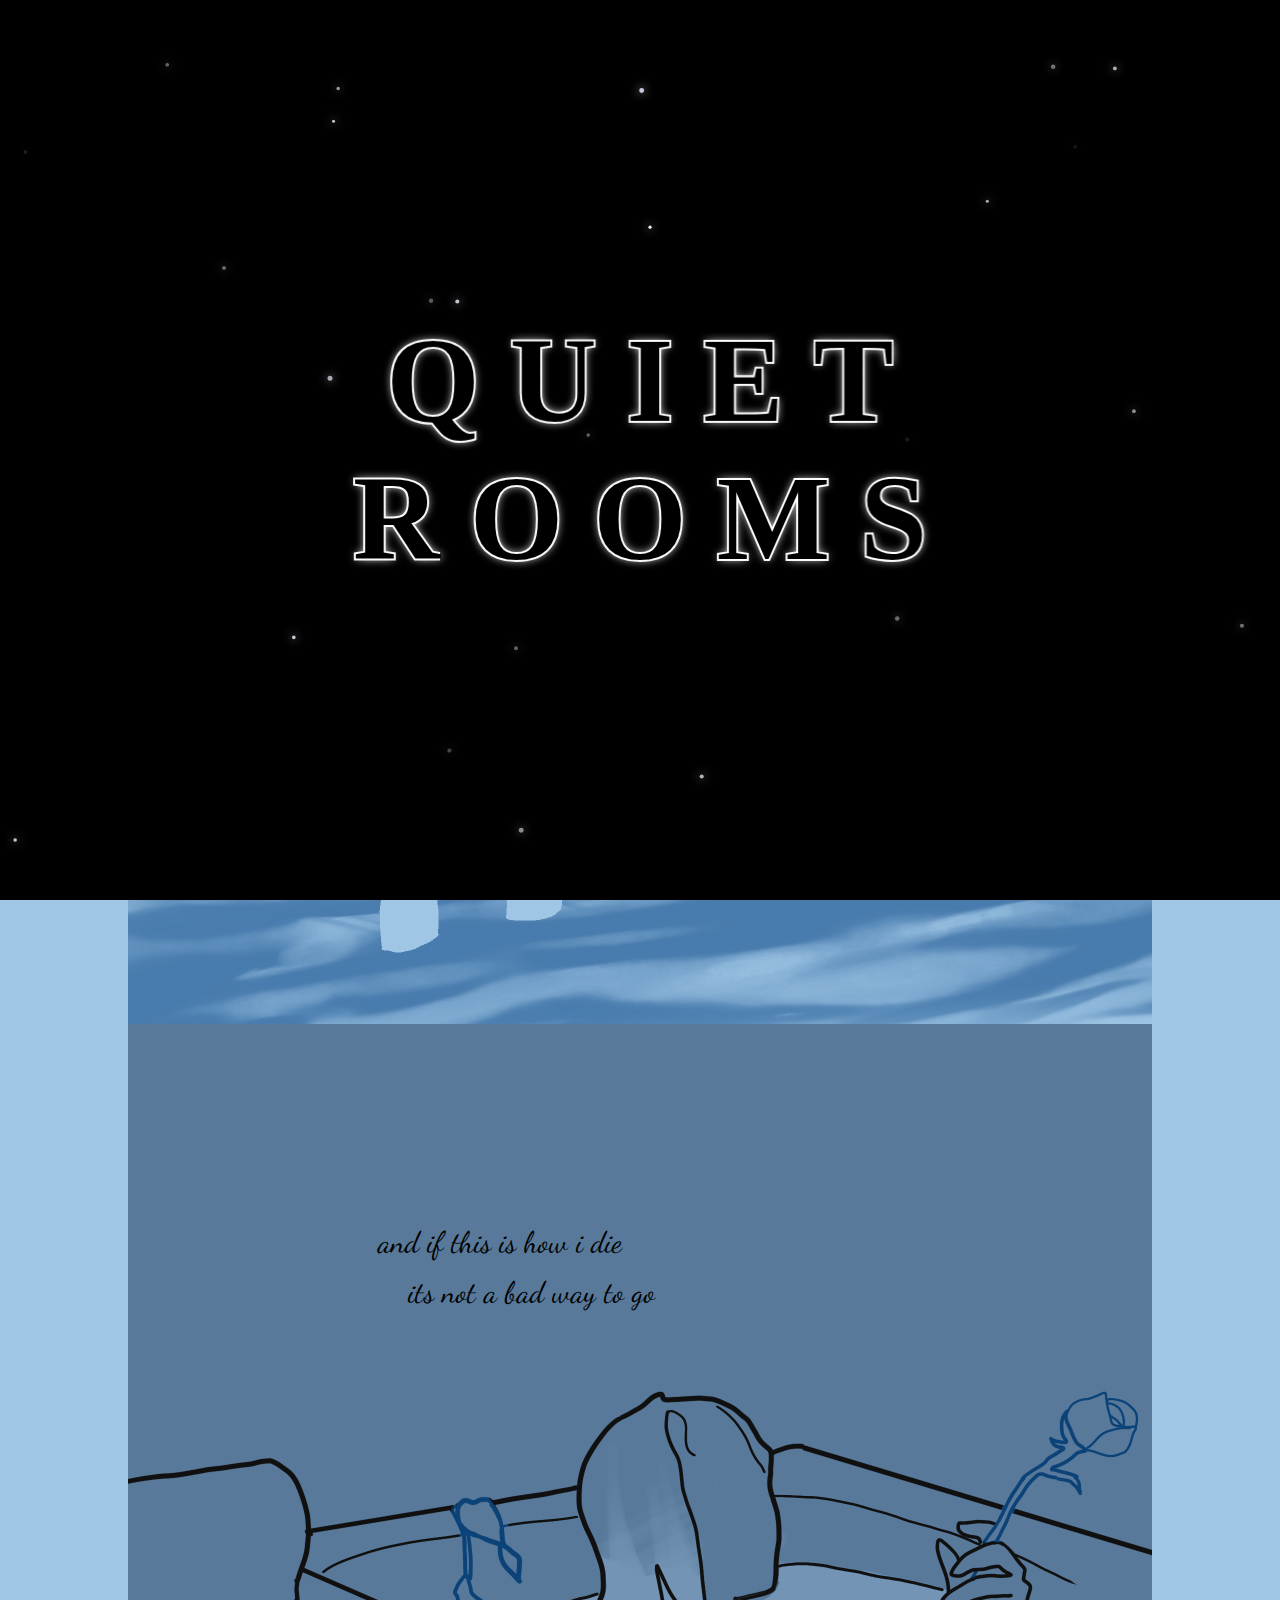
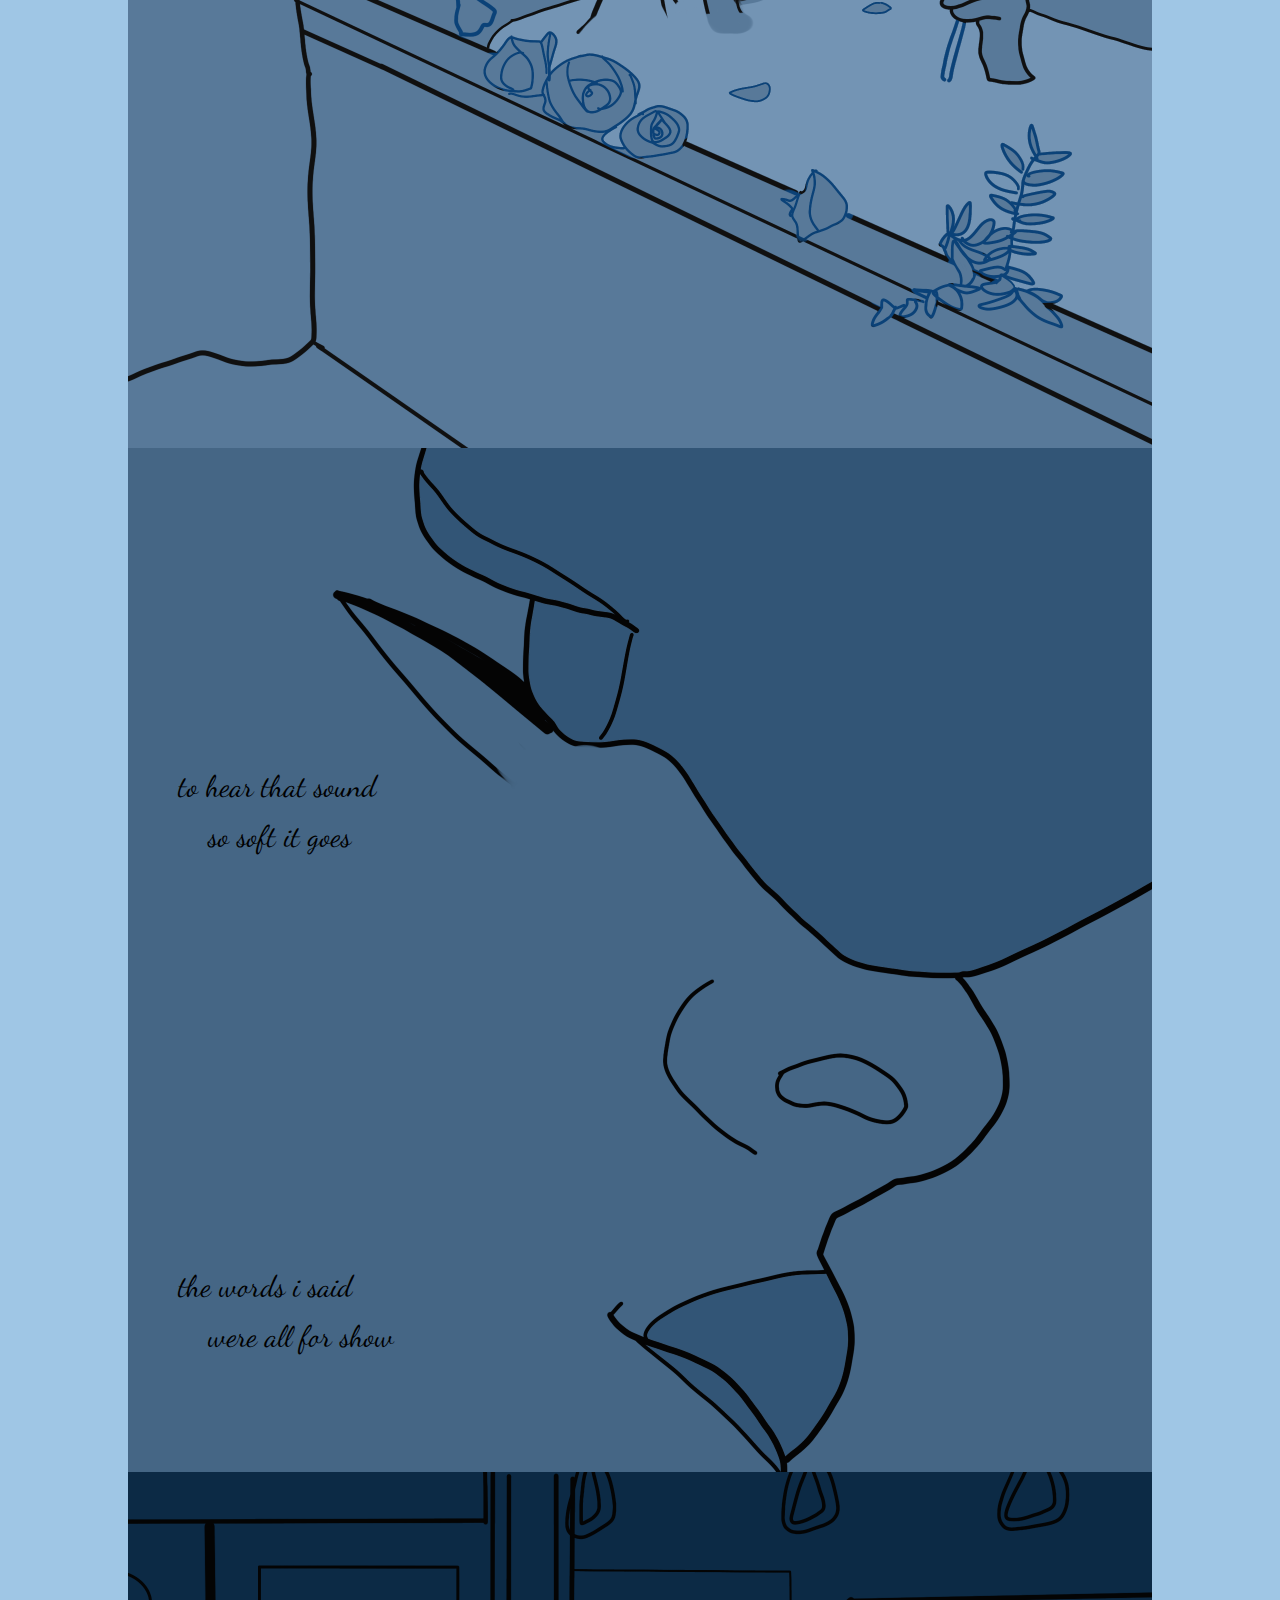
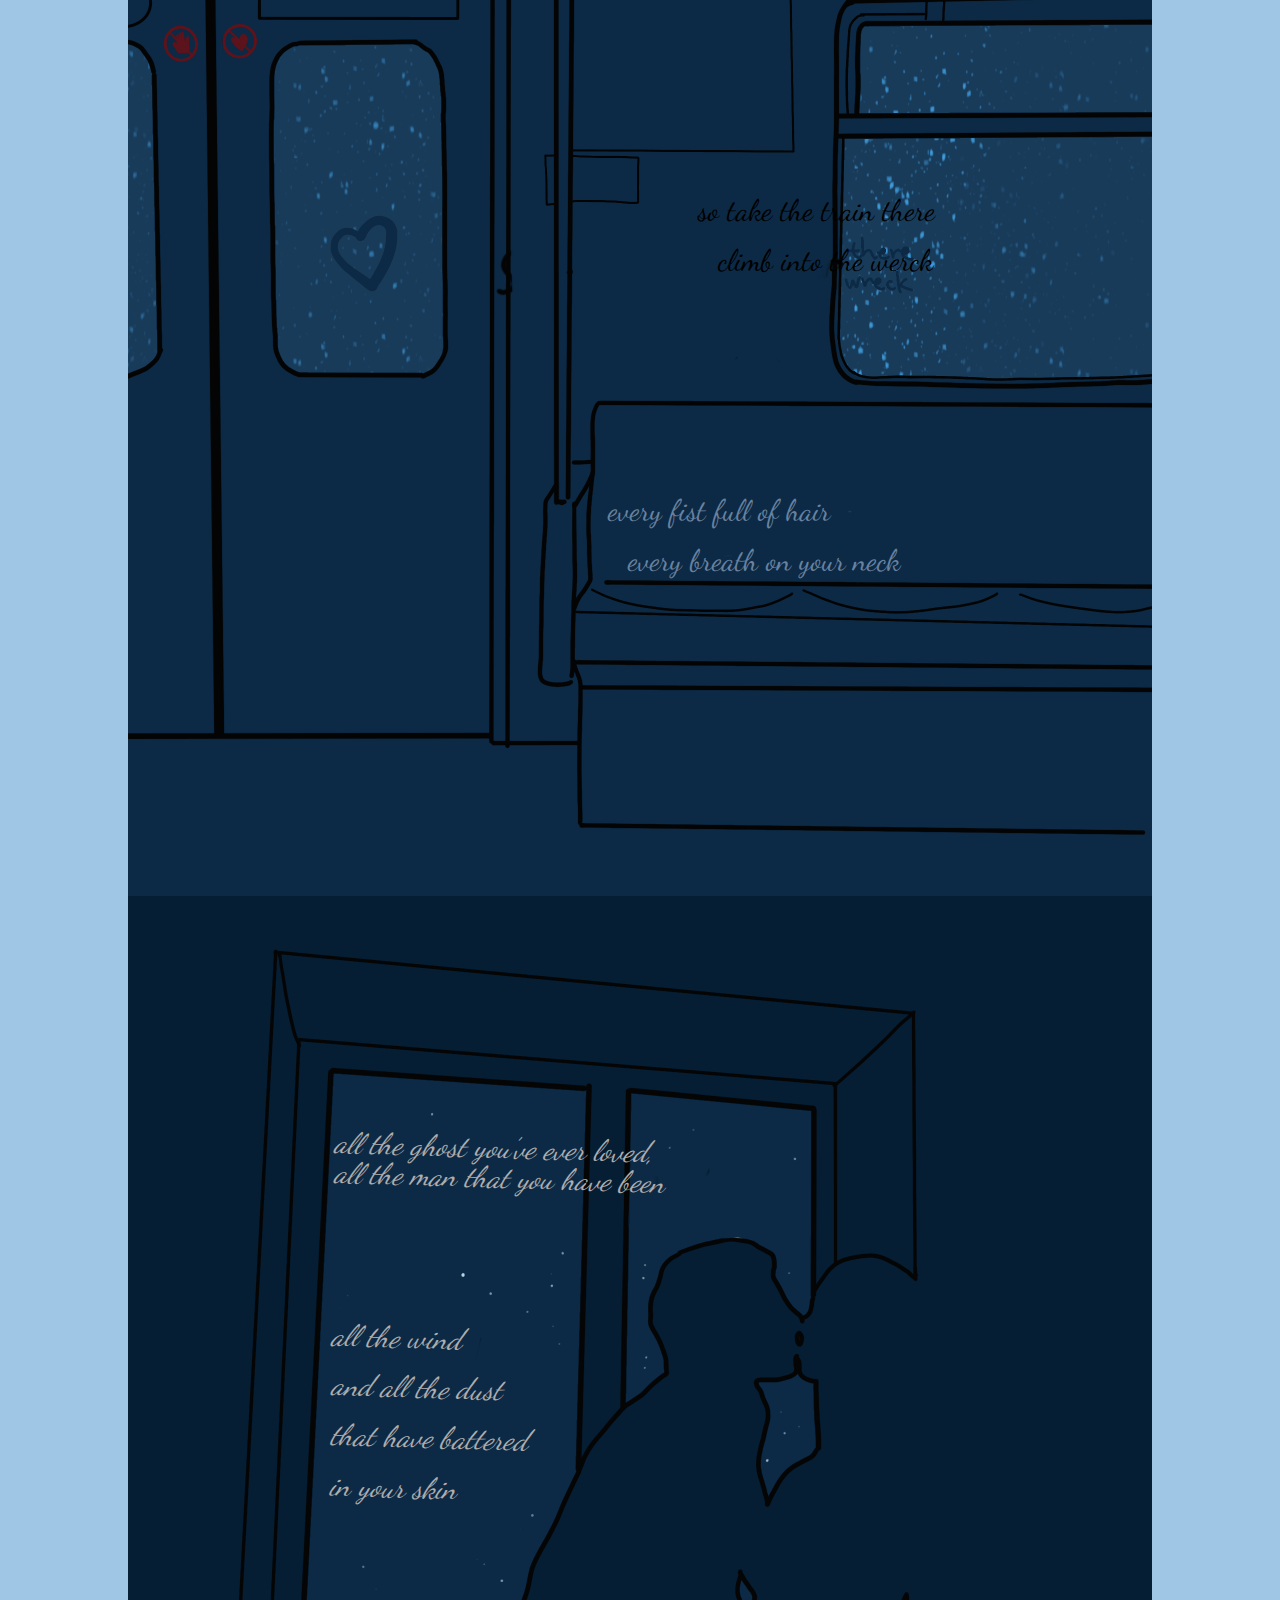
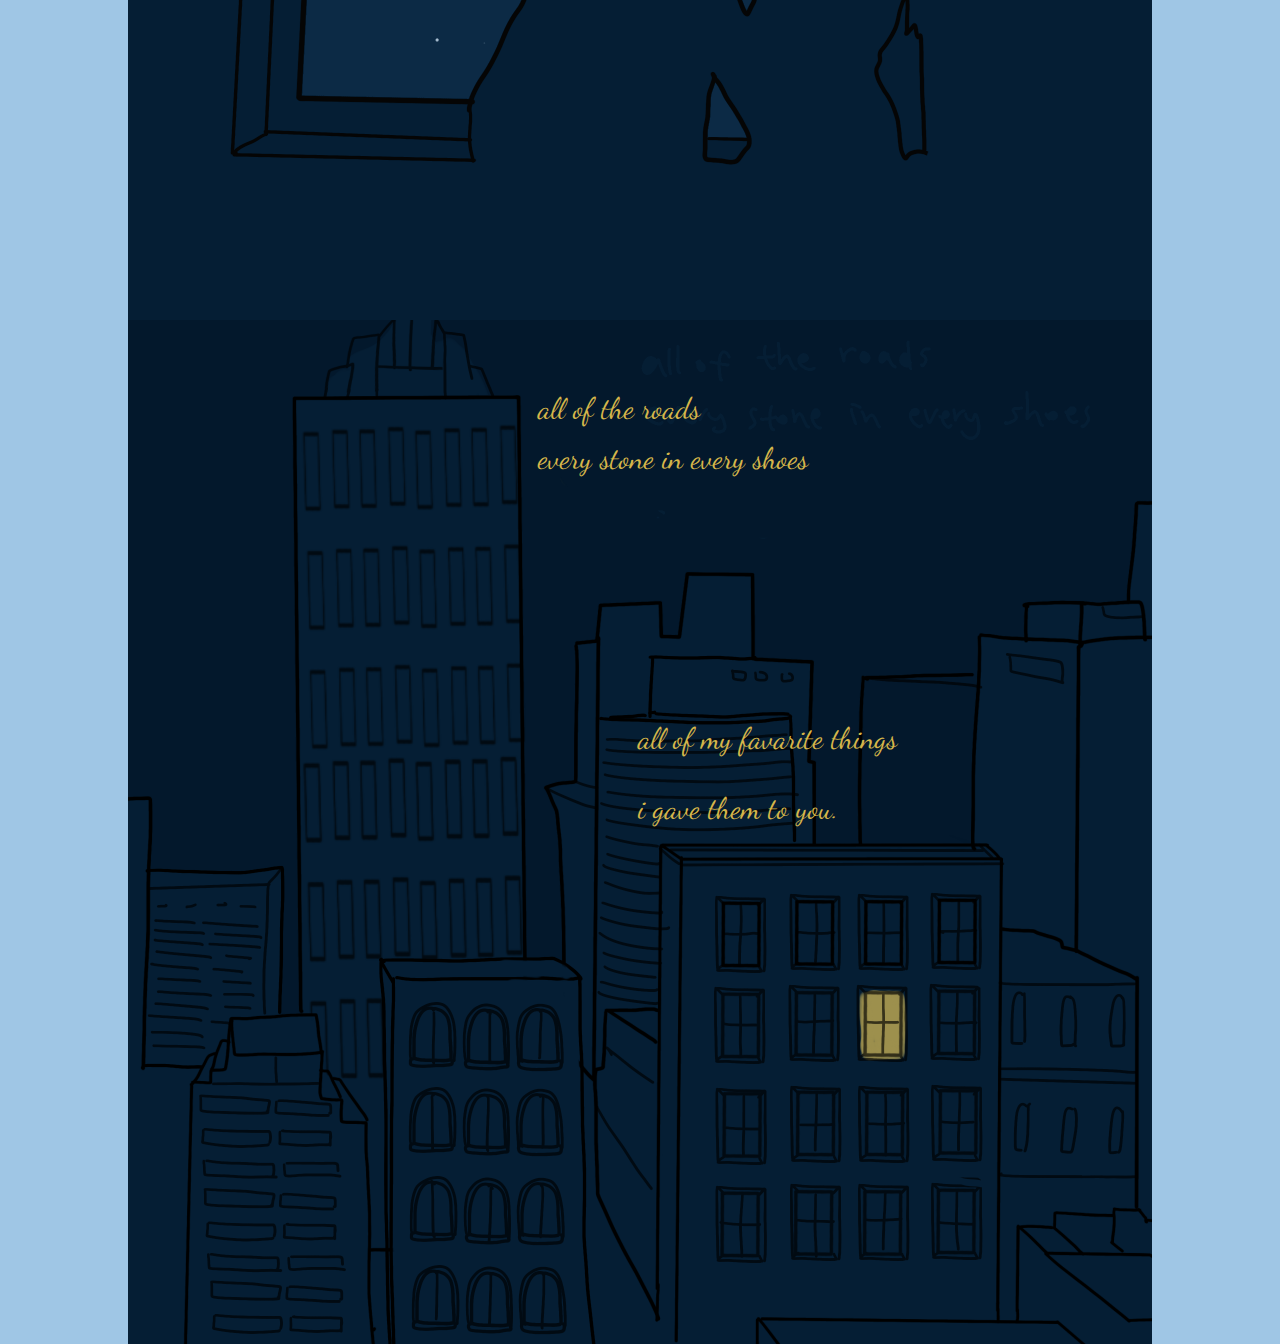
==== final/poem website/index.html @ 6fcc8238 "refactor" ====
<!DOCTYPE html>
<html lang="en">

<head>
    <meta charset="utf-8">
    <title>Quiet Rooms</title>
    <link href="https://fonts.googleapis.com/css?family=Dancing+Script&display=swap" rel="stylesheet">    
    <link rel="stylesheet" href="css/styles.css">
    <link rel="stylesheet" type="text/css" href="css/animate.min.css"/>

    <script src="js/wow.js" type="text/javascript" charset="utf-8"></script>

    <script type="text/javascript">
   	
        var test = function(){
                    document.getElementById('hello').remove();
                    
                    new WOW().init();
            }
            setTimeout ('test()',10000);
       </script>
    
</head>

<body>
	<iframe src="hello.html" id="hello" width="100%" height="100%" class="frame"></iframe>
   <div id="mainWrapper">
         <div class="level1">
                <div class="wow zoomIn" data-wow-duration="2s" data-wow-delay=".5s" style="position:absolute;z-index:1;top:100;left:20;">
                        <img src='images/Untitled_Artwork-1.png' class="img-xyz" >
                </div>
                <div class="wow fadeInDown" data-wow-duration="2s" data-wow-delay=".5s" style="position:absolute;z-index:2;top:100;left:20;">
                        <img src='images/Untitled_Artwork-2.png' class="img-xyz">
                </div>
                <div class="level1-font1 wow fadeInLeft" data-wow-duration="2s" data-wow-delay=".5s">
                        Walk on by 
                </div>
                <div class="level1-font2 wow fadeInRight" data-wow-duration="2s" data-wow-delay=".5s">
                        singing all the songs you knew
                </div>
         </div>
         <div  class="level2">
                <div class="wow zoomIn" data-wow-duration="2s" data-wow-delay=".5s" style="position:absolute;z-index:1;top:1024;left:20;">
                        <img src='images/Untitled_Artwork-3.png' class="img-xyz " >
                </div>
                <div class="wow fadeInUp" data-wow-duration="2s" data-wow-delay=".5s" style="position:absolute;z-index:2;top:1024;left:20;">
                        <img src='images/Untitled_Artwork-4.png' class="img-xyz">
                </div>
                <div data-wow-duration="2s" data-wow-delay=".5s" class="level2-font1 wow fadeInLeft">
                        and if this is how i die
                </div>
                <div data-wow-duration="2s" data-wow-delay=".5s" class="level2-font2 wow fadeInRight">
                        its not a bad way to go
                </div>
         </div>

         <div class="level3">
                <div class="wow zoomIn" data-wow-duration="2s" data-wow-delay=".5s" style="position:absolute;z-index:1;top:1024;left:20;">
                        <img src='images/Untitled_Artwork-5.png' class="img-xyz" >
                </div>
                <div class="wow fadeInDown" data-wow-duration="2s" data-wow-delay=".5s" style="position:absolute;z-index:2;top:1024;left:20;">
                        <img src='images/Untitled_Artwork-6.png' class="img-xyz">
                </div>
                <div class="level3-font1  wow fadeInLeft" data-wow-duration="2s" data-wow-delay=".5s">
                        to hear that sound
                </div>
                <div class="level3-font2 wow fadeInRight" data-wow-duration="2s" data-wow-delay=".5s">
                        so soft it goes
                </div>

                <div class="level3-font3 wow fadeInLeft" data-wow-duration="2s" data-wow-delay=".5s">
                        the words i said
                </div>


                <div class="level3-font4 wow fadeInRight" data-wow-duration="2s" data-wow-delay=".5s">
                        were all for show
                </div>
         </div>
         <!--4-->
         <div class="level4">
                <div class="wow zoomIn" data-wow-duration="2s" data-wow-delay=".5s" style="position:absolute;z-index:1;top:1024;left:20;">
                        <img src='images/Untitled_Artwork-7.png' class="img-xyz" >
                </div>
                <div class="wow bounceInLeft" data-wow-duration="2s" data-wow-delay=".5s" style="position:absolute;z-index:2;top:1024;left:20;">
                        <img src='images/Untitled_Artwork-8.png' class="img-xyz">
                </div>
                <div class="level4-font1 wow fadeInLeft" data-wow-duration="2s" data-wow-delay=".5s">
                        so take the         train there
                </div>
                <div class="level4-font2 wow fadeInRight" data-wow-duration="2s" data-wow-delay=".5s">
                        climb into            the werck
                </div>

                <div class="level4-font3 wow fadeInLeft" data-wow-duration="2s" data-wow-delay=".5s">
                        every fist full of hair
                </div>


                <div class="level4-font4 wow fadeInRight" data-wow-duration="2s" data-wow-delay=".5s">
                        every breath on your neck
                </div>
         </div>
           <!--5-->
           <div class="level5">
                <div class="wow zoomIn" data-wow-duration="2s" data-wow-delay=".5s" style="position:absolute;z-index:1;top:1024;left:20;">
                        <img src='images/Untitled_Artwork-9.png' class="img-xyz" >
                </div>
                <div  class="wow zoomIn" data-wow-duration="2s" data-wow-delay=".5s" style="position:absolute;z-index:2;top:1024;left:20;">
                        <img src='images/Untitled_Artwork-10.png' class="img-xyz">
                </div>
                <div class="level5-font1 wow fadeInLeft" data-wow-duration="2s" data-wow-delay=".5s">
                        all the ghost you’ve ever              loved,
                </div>
                <div class="level5-font2 wow fadeInRight" data-wow-duration="2s" data-wow-delay=".5s">
                        all the man that you have             been
                </div>

                <div class="level5-font3 wow fadeInLeft" data-wow-duration="2s" data-wow-delay=".5s">
                        all the wind
                </div>


                <div class="level5-font4 wow fadeInRight" data-wow-duration="2s" data-wow-delay=".5s">
                        and all the dust
                </div>

                <div class="level5-font5 wow fadeInLeft" data-wow-duration="2s" data-wow-delay=".5s">
                        that have battered 
                </div>

                <div class="level5-font6 wow fadeInRight" data-wow-duration="2s" data-wow-delay=".5s">
                        in your skin
                </div>
         </div>

           <!--6-->
           <div class="level6">
                <div class="wow zoomIn" data-wow-duration="2s" data-wow-delay=".5s" style="position:absolute;z-index:1;top:1024;left:20;">
                        <img src='images/Untitled_Artwork-11.png' class="img-xyz" >
                </div>
                <div class="wow zoomIn" data-wow-duration="2s" data-wow-delay=".5s" style="position:absolute;z-index:2;top:1024;left:20;">
                        <img src='images/Untitled_Artwork-12.png' class="img-xyz">
                </div>
                <div class="level6-font1 wow fadeInLeft" data-wow-duration="2s" data-wow-delay=".5s">
                        all of the roads
                </div>
                <div class="level6-font2 wow fadeInRight" data-wow-duration="2s" data-wow-delay=".5s">
                        every stone in every shoes
                </div>

                <div class="level6-font3 wow fadeInLeft" data-wow-duration="2s" data-wow-delay=".5s">
                        all of my favarite things
                </div>


                <div class="level6-font4 wow fadeInRight" data-wow-duration="2s" data-wow-delay=".5s">
                        i gave them to you.
                </div>
         </div>
   </div>
   <!-- <script src="wow.js" type="text/javascript" charset="utf-8"></script> -->
   <!-- <script type="text/javascript">
   	
    var test = function(){
		document.getElementById('hello').remove();
		
		new WOW().init();
	}
	setTimeout ('test()',3000);
   </script> -->
</body>
</html>
---- final/poem website/css/styles.css ----
*{
    margin: 0;
    padding: 0;
}
body{
    background-color: #9fc6e5;
}
#mainWrapper{
    width: 1024px;
    margin: 0 auto;
}

.frame{
	border: none;
	position: fixed;
	left: 0;
	top: 0;
	height: 100vh;
	z-index: 999;
}
.img-xyz {
    display: block;
    height: auto;
    max-width: 1024px;
    width: 100%;
}
.level1{
    height: 1024px;
}

.level1 .level1-font1{
    position:absolute;
    z-index:3;
    top:500;
    left:20;
    padding-top: 400px;
    padding-left: 450px;
    font-family: 'Dancing Script', cursive;
    font-size: 30px;
}

.level1 .level1-font2{
    position:absolute;
    z-index:3;
    top:500;
    left:20;
    padding-top: 800px;
    padding-left: 450px;
    font-family: 'Dancing Script', cursive;
    font-size: 30px;
}

.level2{
    height: 1024px;
}

.level2 .level2-font1{
    position:absolute;
    z-index:3;
    top:500;
    left:20;
    padding-top: 200px;
    padding-left: 250px;
    font-family: 'Dancing Script', cursive;
    font-size: 30px;
}

.level2 .level2-font2{
    position:absolute;
    z-index:3;
    top:500;
    left:20;
    padding-top: 250px;
    padding-left: 280px;
    font-family: 'Dancing Script', cursive;
    font-size: 30px;
}


.level3{
    height: 1024px;
}

.level3 .level3-font1{
    position:absolute;
    z-index:3;
    top:500;
    left:20;
    padding-top: 320px;
    padding-left:50px;
    font-family: 'Dancing Script', cursive;
    font-size: 30px;
}

.level3 .level3-font2{
    position:absolute;
    z-index:3;
    top:500;
    left:20;
    padding-top: 370px;
    padding-left: 80px;
    font-family: 'Dancing Script', cursive;
    font-size: 30px;
}

.level3 .level3-font3{
    position:absolute;
    z-index:3;
    top:500;
    left:20;
    padding-top: 820px;
    padding-left:50px;
    font-family: 'Dancing Script', cursive;
    font-size: 30px;
}

.level3 .level3-font4{
    position:absolute;
    z-index:3;
    top:500;
    left:20;
    padding-top: 870px;
    padding-left: 80px;
    font-family: 'Dancing Script', cursive;
    font-size: 30px;
}


.level4{
    height: 1024px;
}

.level4 .level4-font1{
    position:absolute;
    z-index:3;
    top:500;
    left:20;
    padding-top: 320px;
    padding-left:570px;
    font-family: 'Dancing Script', cursive;
    font-size: 30px;
}

.level4 .level4-font2{
    position:absolute;
    z-index:3;
    top:500;
    left:20;
    padding-top: 370px;
    padding-left: 590px;
    font-family: 'Dancing Script', cursive;
    font-size: 30px;
}

.level4 .level4-font3{
    position:absolute;
    z-index:3;
    top:500;
    left:20;
    padding-top: 620px;
    padding-left:480px;
    font-family: 'Dancing Script', cursive;
    font-size: 30px;
    color: #6982a0;
}

.level4 .level4-font4{
    position:absolute;
    z-index:3;
    top:500;
    left:20;
    padding-top: 670px;
    padding-left:500px;
    font-family: 'Dancing Script', cursive;
    font-size: 30px;
    color: #6982a0;
}

.level5{
    height: 1024px;
}

.level5 .level5-font1{
    position:absolute;
    z-index:3;
    top:500;
    left:20;
    padding-top: 230px;
    padding-left:210px;
    font-family: 'Dancing Script', cursive;
    font-size: 30px;
    color: rgb(175, 173, 173);
    font-style:oblique;
    transform: rotate(1.7deg);
}

.level5 .level5-font2{
    position:absolute;
    z-index:3;
    top:500;
    left:20;
    padding-top: 260px;
    padding-left:210px;
    font-family: 'Dancing Script', cursive;
    font-size: 30px;
    color: rgb(175, 173, 173);
    font-style:oblique;
    transform: rotate(1.7deg);
}

.level5 .level5-font3{
    position:absolute;
    z-index:3;
    top:500;
    left:20;
    padding-top:420px;
    padding-left:210px;
    font-family: 'Dancing Script', cursive;
    font-size: 30px;
    color: rgb(175, 173, 173);
    font-style:oblique;
    transform: rotate(1.7deg);
}

.level5 .level5-font4{
    position:absolute;
    z-index:3;
    top:500;
    left:20;
    padding-top: 470px;
    padding-left:210px;
    font-family: 'Dancing Script', cursive;
    font-size: 30px;
    color: rgb(175, 173, 173);
    font-style:oblique;
    transform: rotate(1.7deg);
}



.level5 .level5-font5{
    position:absolute;
    z-index:3;
    top:500;
    left:20;
    padding-top: 520px;
    padding-left:210px;
    font-family: 'Dancing Script', cursive;
    font-size: 30px;
    color: rgb(175, 173, 173);
    font-style:oblique;
    transform: rotate(1.7deg);
}



.level5 .level5-font6{
    position:absolute;
    z-index:3;
    top:500;
    left:20;
    padding-top: 570px;
    padding-left:210px;
    font-family: 'Dancing Script', cursive;
    font-size: 30px;
    color: rgb(175, 173, 173);
    font-style:oblique;
    transform: rotate(1.7deg);
}

.level6{
    height: 1024px;
}

.level6 .level6-font1{
    position:absolute;
    z-index:3;
    top:500;
    left:20;
    padding-top: 70px;
    padding-left:410px;
    font-family: 'Dancing Script', cursive;
    font-size: 30px;
    color:#d5b64a;
}

.level6 .level6-font2{
    position:absolute;
    z-index:3;
    top:500;
    left:20;
    padding-top: 120px;
    padding-left:410px;
    font-family: 'Dancing Script', cursive;
    font-size: 30px;
    color: #d5b64a;
}

.level6 .level6-font3{
    position:absolute;
    z-index:3;
    top:500;
    left:20;
    padding-top:400px;
    padding-left:510px;
    font-family: 'Dancing Script', cursive;
    font-size: 30px;
    color: #d5b64a;
}

.level6 .level6-font4{
    position:absolute;
    z-index:3;
    top:500;
    left:20;
    padding-top: 470px;
    padding-left:510px;
    font-family: 'Dancing Script', cursive;
    font-size: 30px;
    color: #d5b64a;
}
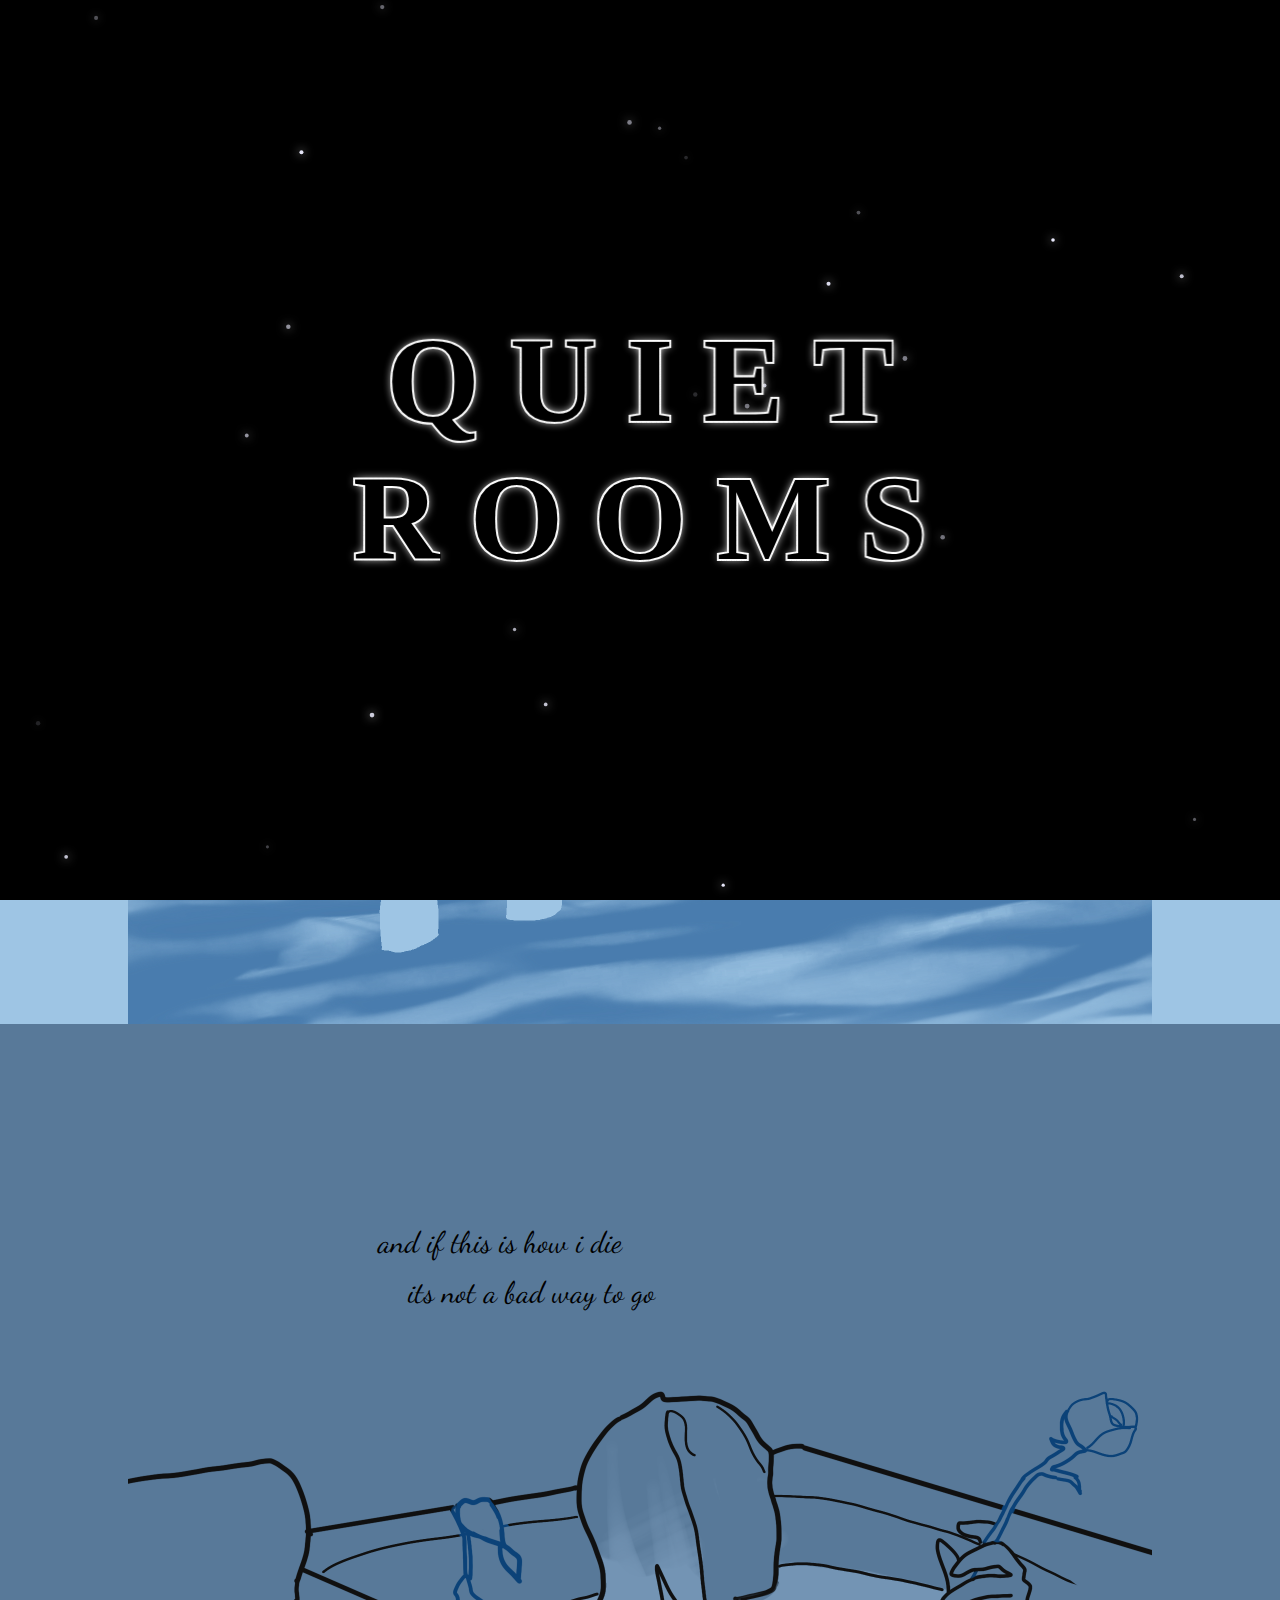
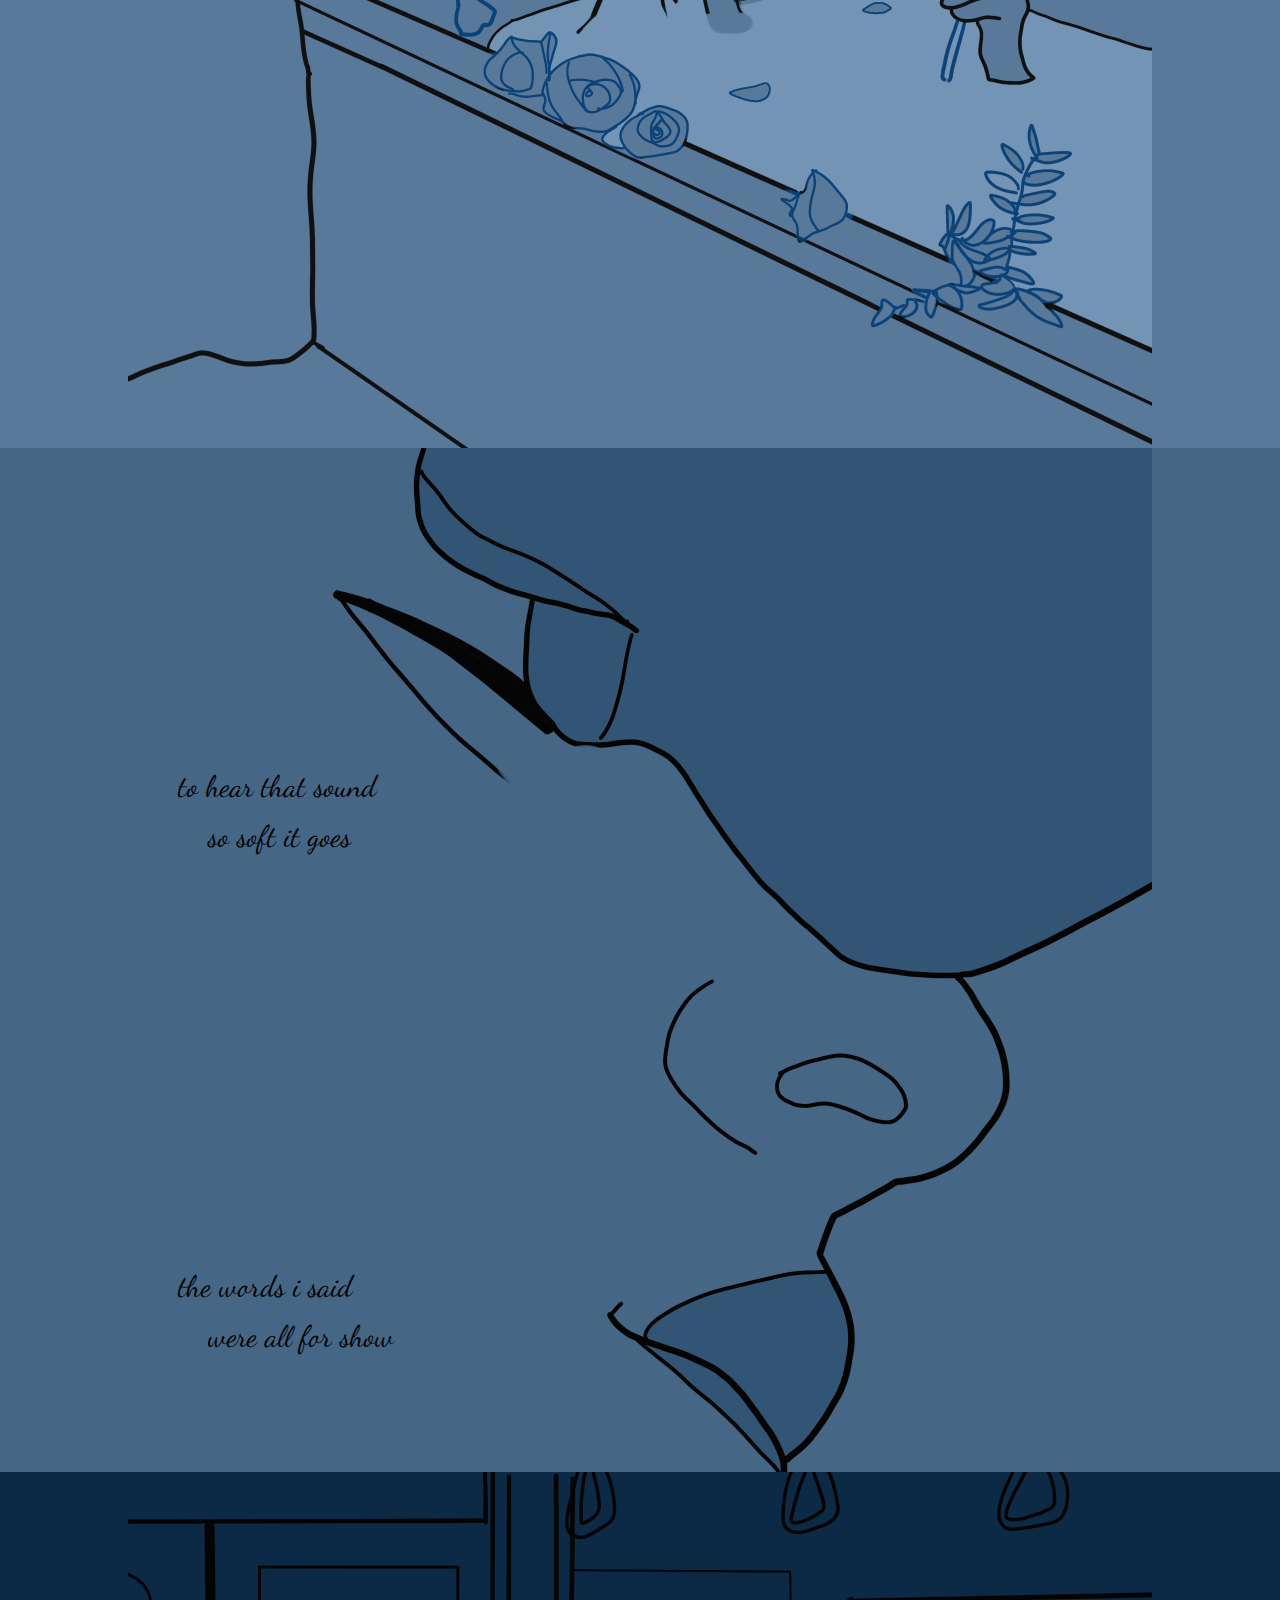
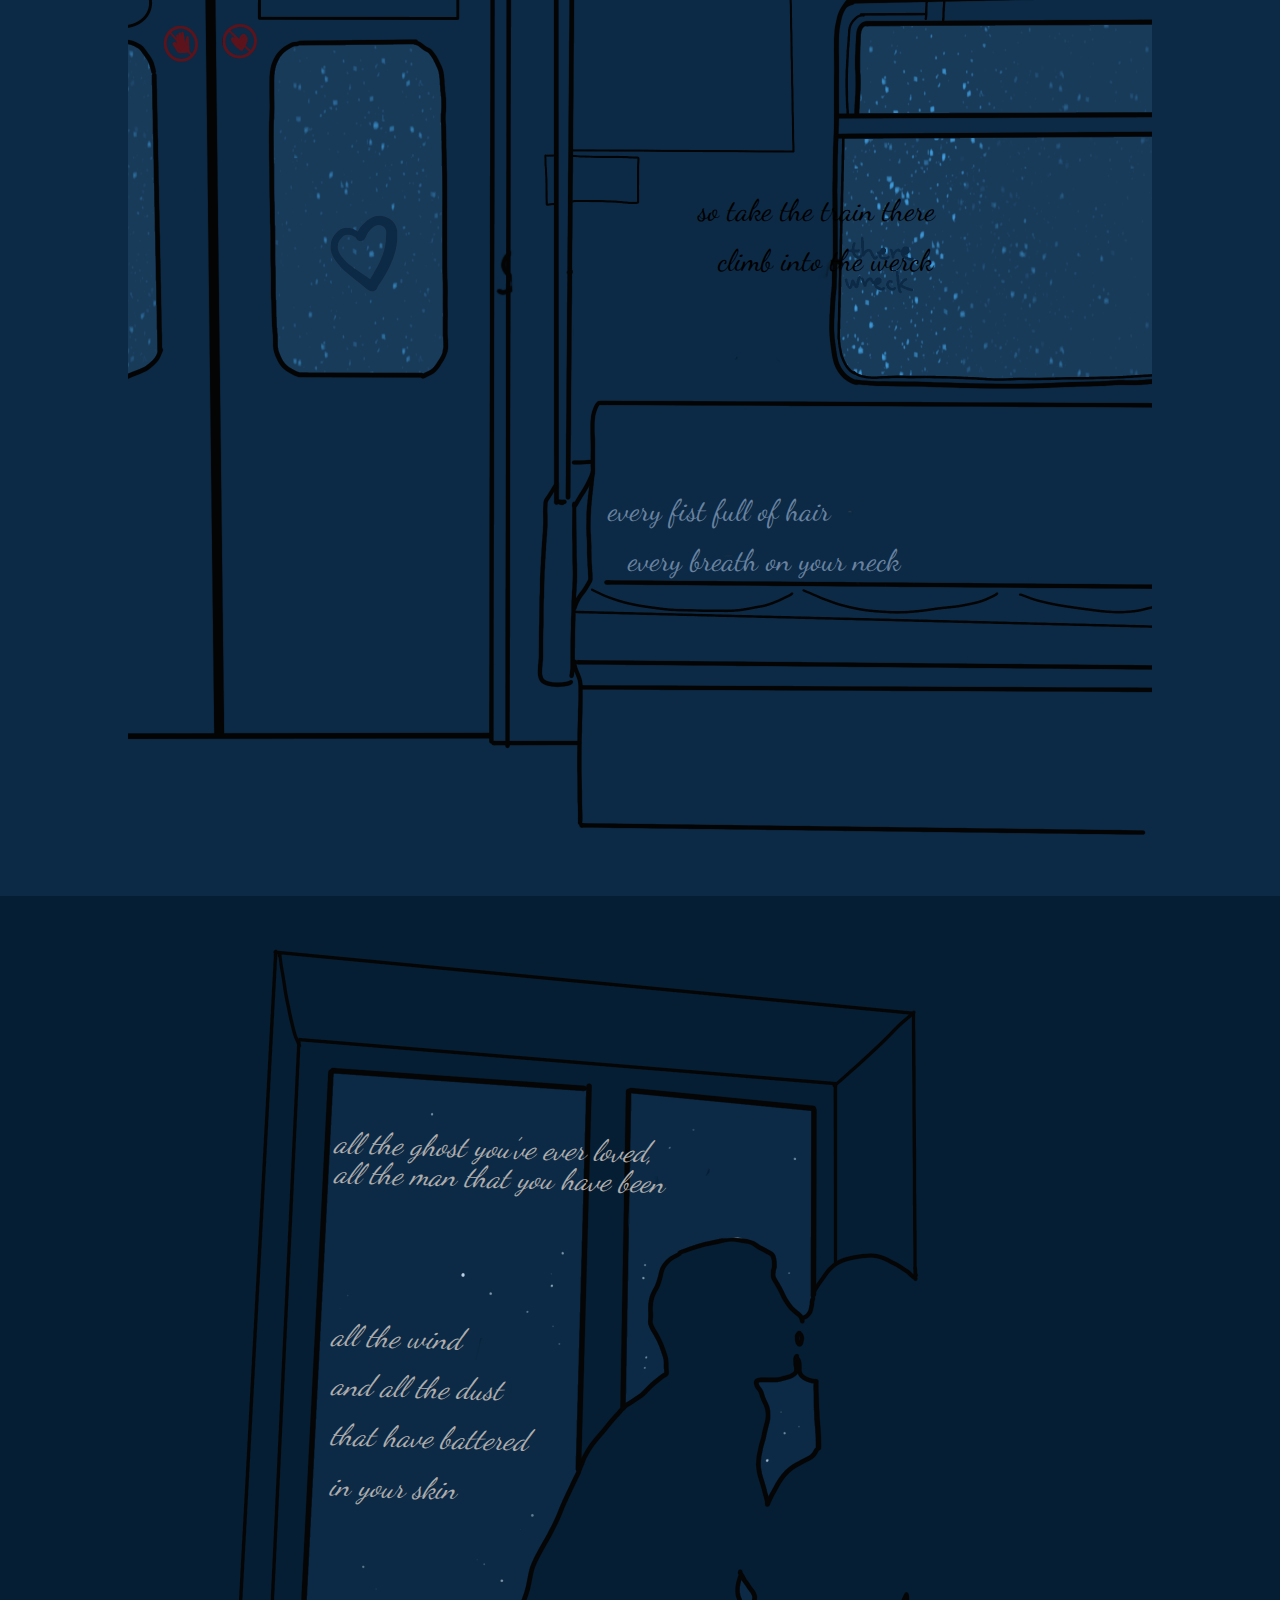
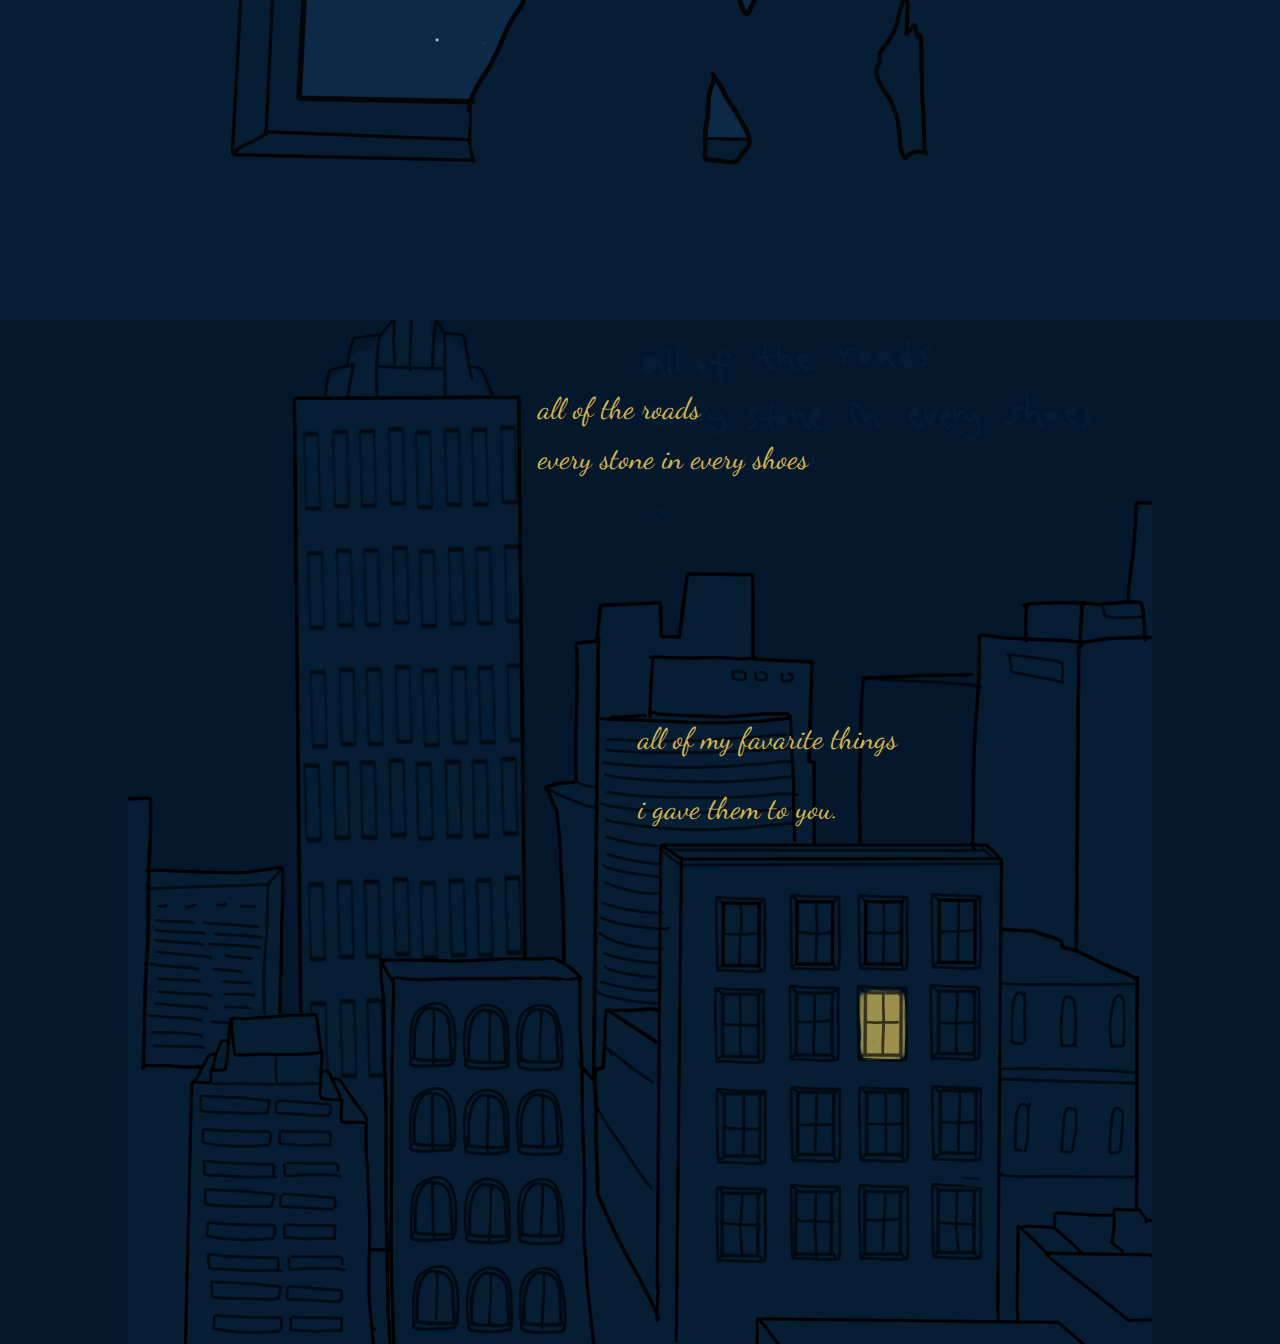
==== commit 4e1bf9e1: "change each level bg color" ====
--- a/final/poem website/index.html
+++ b/final/poem website/index.html
@@ -10,21 +10,22 @@
 
     <script src="js/wow.js" type="text/javascript" charset="utf-8"></script>
 
-    <script type="text/javascript">
-   	
+    <script type="text/javascript">  	
         var test = function(){
                     document.getElementById('hello').remove();
                     
                     new WOW().init();
             }
-            setTimeout ('test()',10000);
-       </script>
-    
+            setTimeout ('test()',9000);
+        </script>
+
 </head>
 
 <body>
-	<iframe src="hello.html" id="hello" width="100%" height="100%" class="frame"></iframe>
-   <div id="mainWrapper">
+        <iframe src="hello.html" id="hello" width="100%" height="100%" class="frame"></iframe>
+        
+        <!--1-->
+        <div class="level1bg">
          <div class="level1">
                 <div class="wow zoomIn" data-wow-duration="2s" data-wow-delay=".5s" style="position:absolute;z-index:1;top:100;left:20;">
                         <img src='images/Untitled_Artwork-1.png' class="img-xyz" >
@@ -39,6 +40,10 @@
                         singing all the songs you knew
                 </div>
          </div>
+        </div>
+
+        <!--2-->
+        <div class="level2bg">
          <div  class="level2">
                 <div class="wow zoomIn" data-wow-duration="2s" data-wow-delay=".5s" style="position:absolute;z-index:1;top:1024;left:20;">
                         <img src='images/Untitled_Artwork-3.png' class="img-xyz " >
@@ -53,7 +58,10 @@
                         its not a bad way to go
                 </div>
          </div>
+        </div>
 
+        <!--3-->
+        <div class="level3bg">
          <div class="level3">
                 <div class="wow zoomIn" data-wow-duration="2s" data-wow-delay=".5s" style="position:absolute;z-index:1;top:1024;left:20;">
                         <img src='images/Untitled_Artwork-5.png' class="img-xyz" >
@@ -72,12 +80,14 @@
                         the words i said
                 </div>
 
-
                 <div class="level3-font4 wow fadeInRight" data-wow-duration="2s" data-wow-delay=".5s">
                         were all for show
                 </div>
          </div>
+        </div>
+
          <!--4-->
+         <div class="level4bg">
          <div class="level4">
                 <div class="wow zoomIn" data-wow-duration="2s" data-wow-delay=".5s" style="position:absolute;z-index:1;top:1024;left:20;">
                         <img src='images/Untitled_Artwork-7.png' class="img-xyz" >
@@ -96,12 +106,14 @@
                         every fist full of hair
                 </div>
 
-
                 <div class="level4-font4 wow fadeInRight" data-wow-duration="2s" data-wow-delay=".5s">
                         every breath on your neck
                 </div>
          </div>
-           <!--5-->
+        </div>
+           
+        <!--5-->
+           <div class="level5bg">
            <div class="level5">
                 <div class="wow zoomIn" data-wow-duration="2s" data-wow-delay=".5s" style="position:absolute;z-index:1;top:1024;left:20;">
                         <img src='images/Untitled_Artwork-9.png' class="img-xyz" >
@@ -120,7 +132,6 @@
                         all the wind
                 </div>
 
-
                 <div class="level5-font4 wow fadeInRight" data-wow-duration="2s" data-wow-delay=".5s">
                         and all the dust
                 </div>
@@ -133,8 +144,10 @@
                         in your skin
                 </div>
          </div>
+        </div>
 
            <!--6-->
+           <div class="level6bg">
            <div class="level6">
                 <div class="wow zoomIn" data-wow-duration="2s" data-wow-delay=".5s" style="position:absolute;z-index:1;top:1024;left:20;">
                         <img src='images/Untitled_Artwork-11.png' class="img-xyz" >
@@ -153,21 +166,10 @@
                         all of my favarite things
                 </div>
 
-
                 <div class="level6-font4 wow fadeInRight" data-wow-duration="2s" data-wow-delay=".5s">
                         i gave them to you.
                 </div>
          </div>
-   </div>
-   <!-- <script src="wow.js" type="text/javascript" charset="utf-8"></script> -->
-   <!-- <script type="text/javascript">
-   	
-    var test = function(){
-		document.getElementById('hello').remove();
-		
-		new WOW().init();
-	}
-	setTimeout ('test()',3000);
-   </script> -->
+        </div>
 </body>
 </html>
--- a/final/poem website/css/styles.css
+++ b/final/poem website/css/styles.css
@@ -2,12 +2,11 @@
     margin: 0;
     padding: 0;
 }
-body{
-    background-color: #9fc6e5;
-}
-#mainWrapper{
-    width: 1024px;
-    margin: 0 auto;
+
+.level1bg {
+    background-color: #9ec5e4; 
+    left: 0px;
+    width: 100%;
 }
 
 .frame{
@@ -26,6 +25,8 @@
 }
 .level1{
     height: 1024px;
+    width: 1024px;
+    margin:0 auto;
 }
 
 .level1 .level1-font1{
@@ -50,8 +51,16 @@
     font-size: 30px;
 }
 
+.level2bg {
+    background-color: #587999; 
+    left: 0px;
+    width: 100%;
+}
+
 .level2{
     height: 1024px;
+    width: 1024px;
+    margin:0 auto;
 }
 
 .level2 .level2-font1{
@@ -76,9 +85,16 @@
     font-size: 30px;
 }
 
+.level3bg {
+    background-color: #456685; 
+    left: 0px;
+    width: 100%;
+}
 
 .level3{
     height: 1024px;
+    width: 1024px;
+    margin:0 auto;
 }
 
 .level3 .level3-font1{
@@ -125,9 +141,16 @@
     font-size: 30px;
 }
 
+.level4bg {
+    background-color: #0c2a45; 
+    left: 0px;
+    width: 100%;
+}
 
 .level4{
     height: 1024px;
+    width: 1024px;
+    margin:0 auto;
 }
 
 .level4 .level4-font1{
@@ -176,8 +199,16 @@
     color: #6982a0;
 }
 
+.level5bg {
+    background-color: #051e34; 
+    left: 0px;
+    width: 100%;
+}
+
 .level5{
     height: 1024px;
+    width: 1024px;
+    margin:0 auto;
 }
 
 .level5 .level5-font1{
@@ -236,8 +267,6 @@
     transform: rotate(1.7deg);
 }
 
-
-
 .level5 .level5-font5{
     position:absolute;
     z-index:3;
@@ -252,8 +281,6 @@
     transform: rotate(1.7deg);
 }
 
-
-
 .level5 .level5-font6{
     position:absolute;
     z-index:3;
@@ -268,8 +295,16 @@
     transform: rotate(1.7deg);
 }
 
+.level6bg {
+    background-color: #03182c; 
+    left: 0px;
+    width: 100%;
+}
+
 .level6{
     height: 1024px;
+    width: 1024px;
+    margin:0 auto;
 }
 
 .level6 .level6-font1{
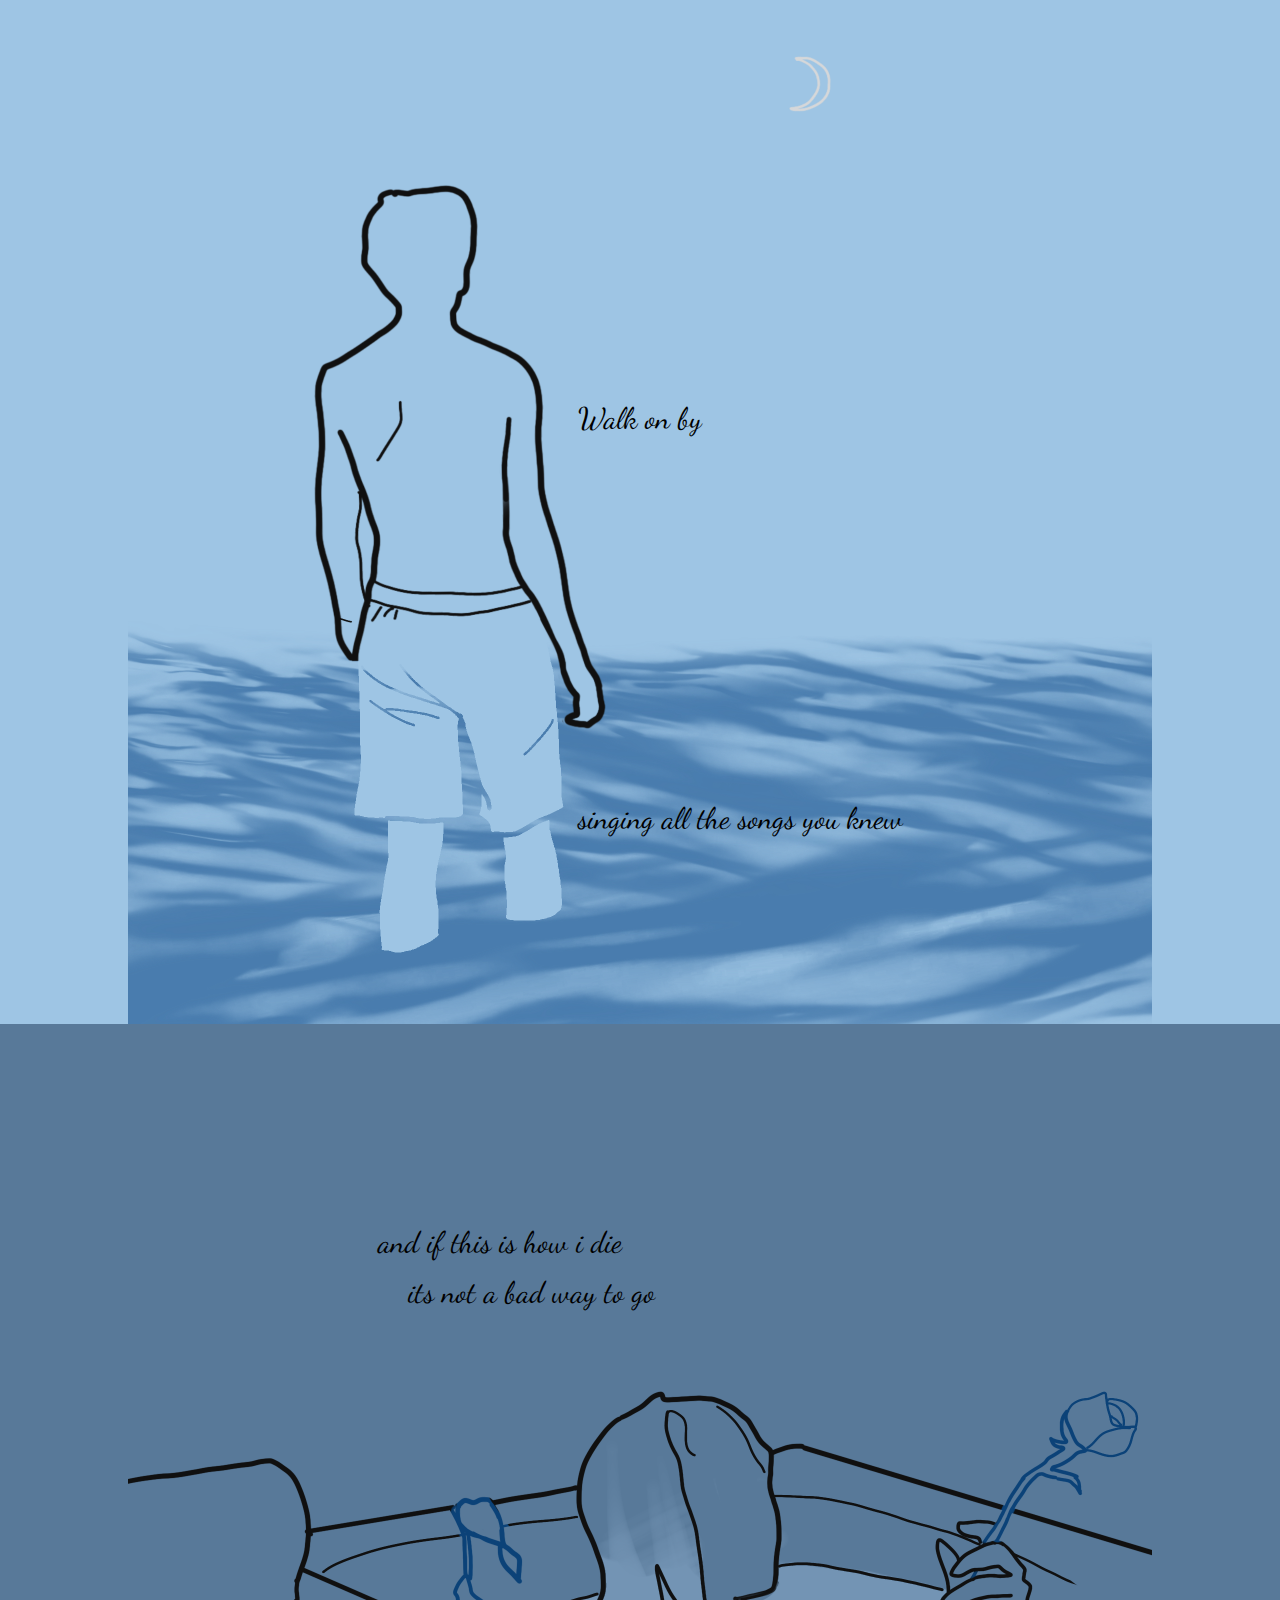
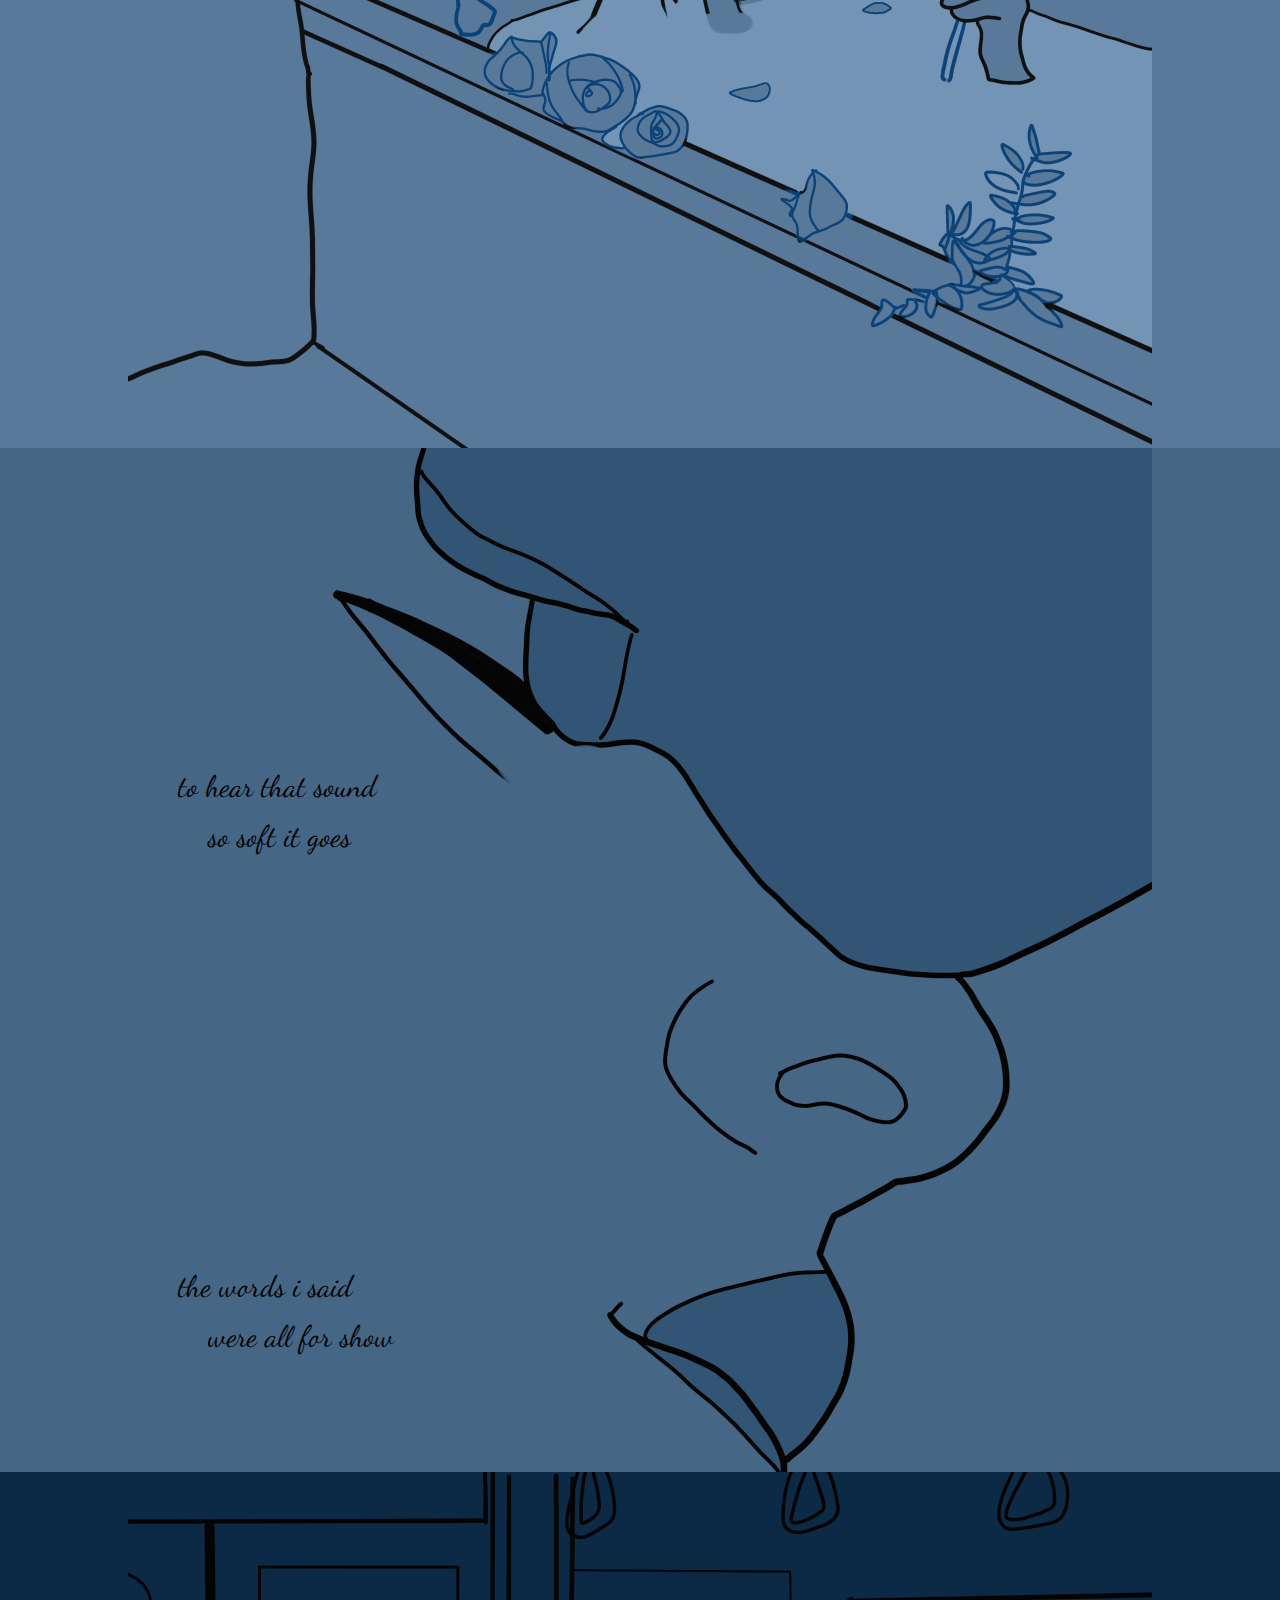
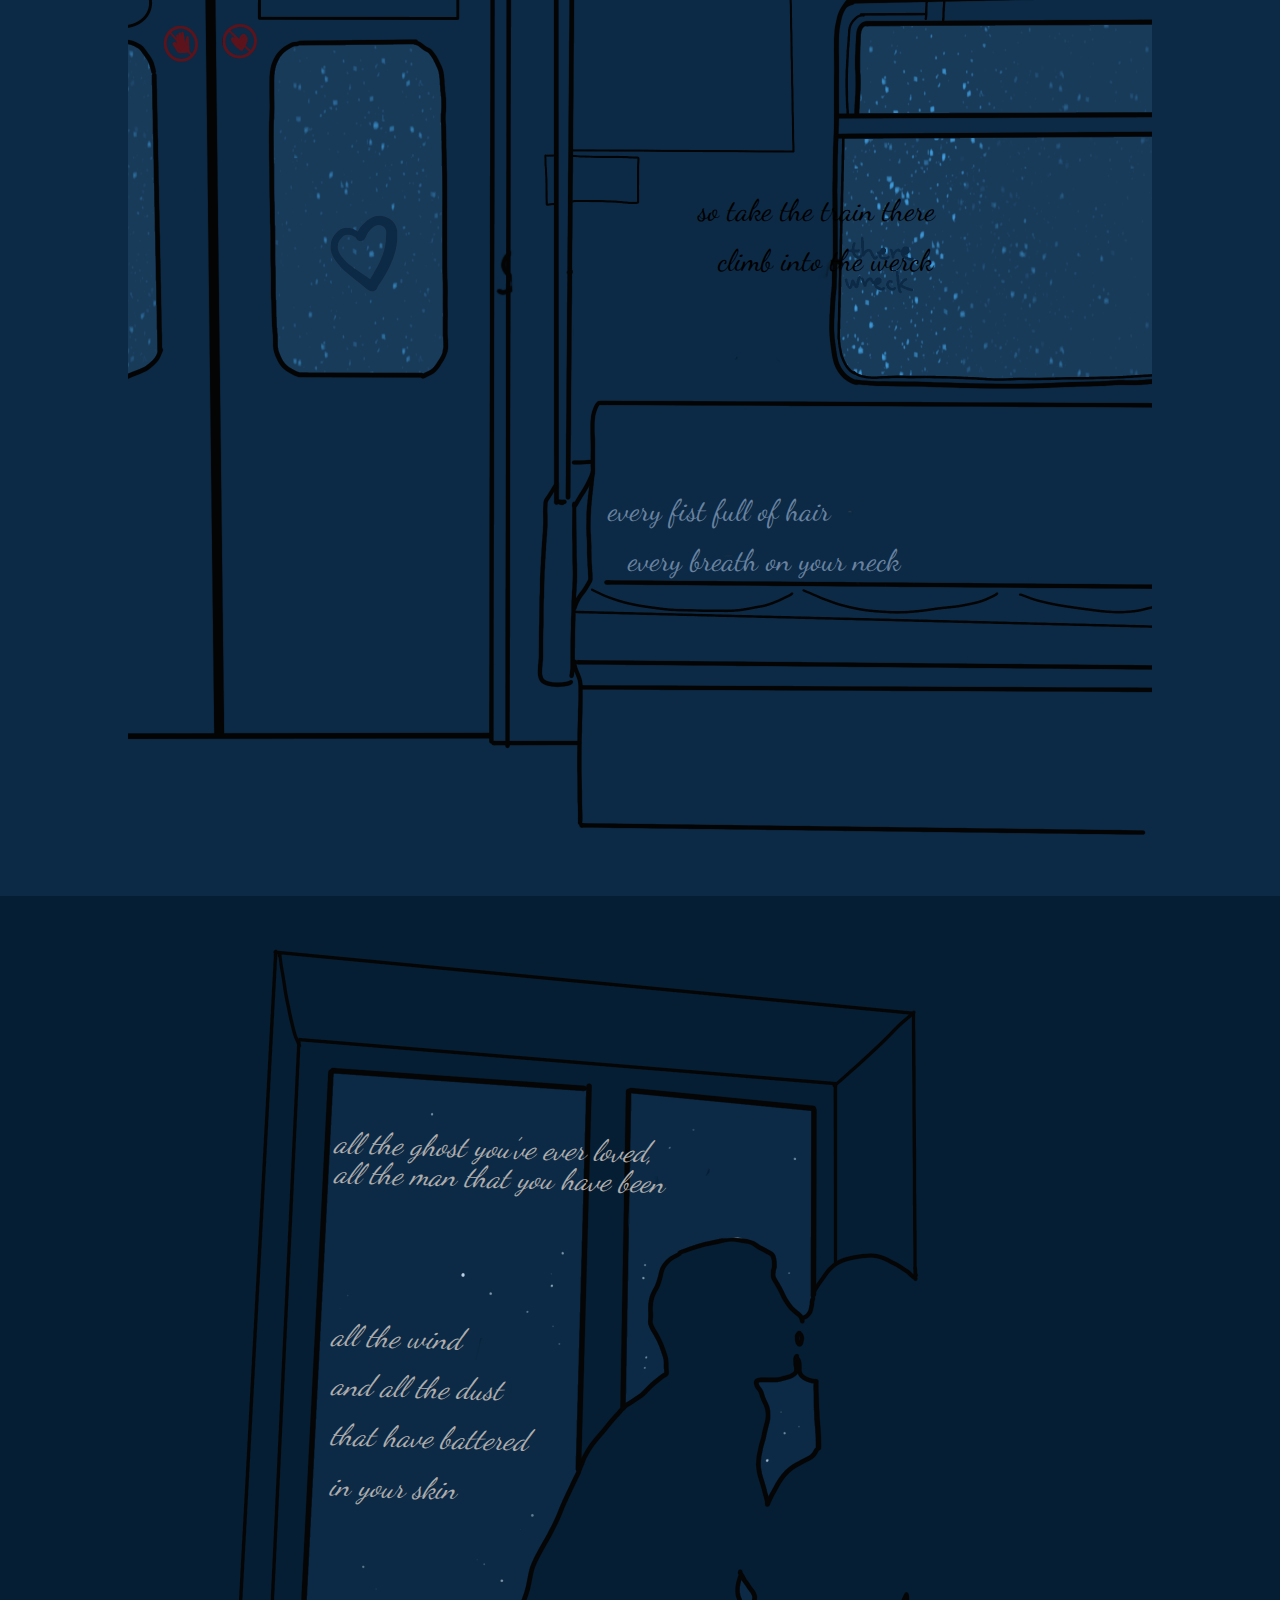
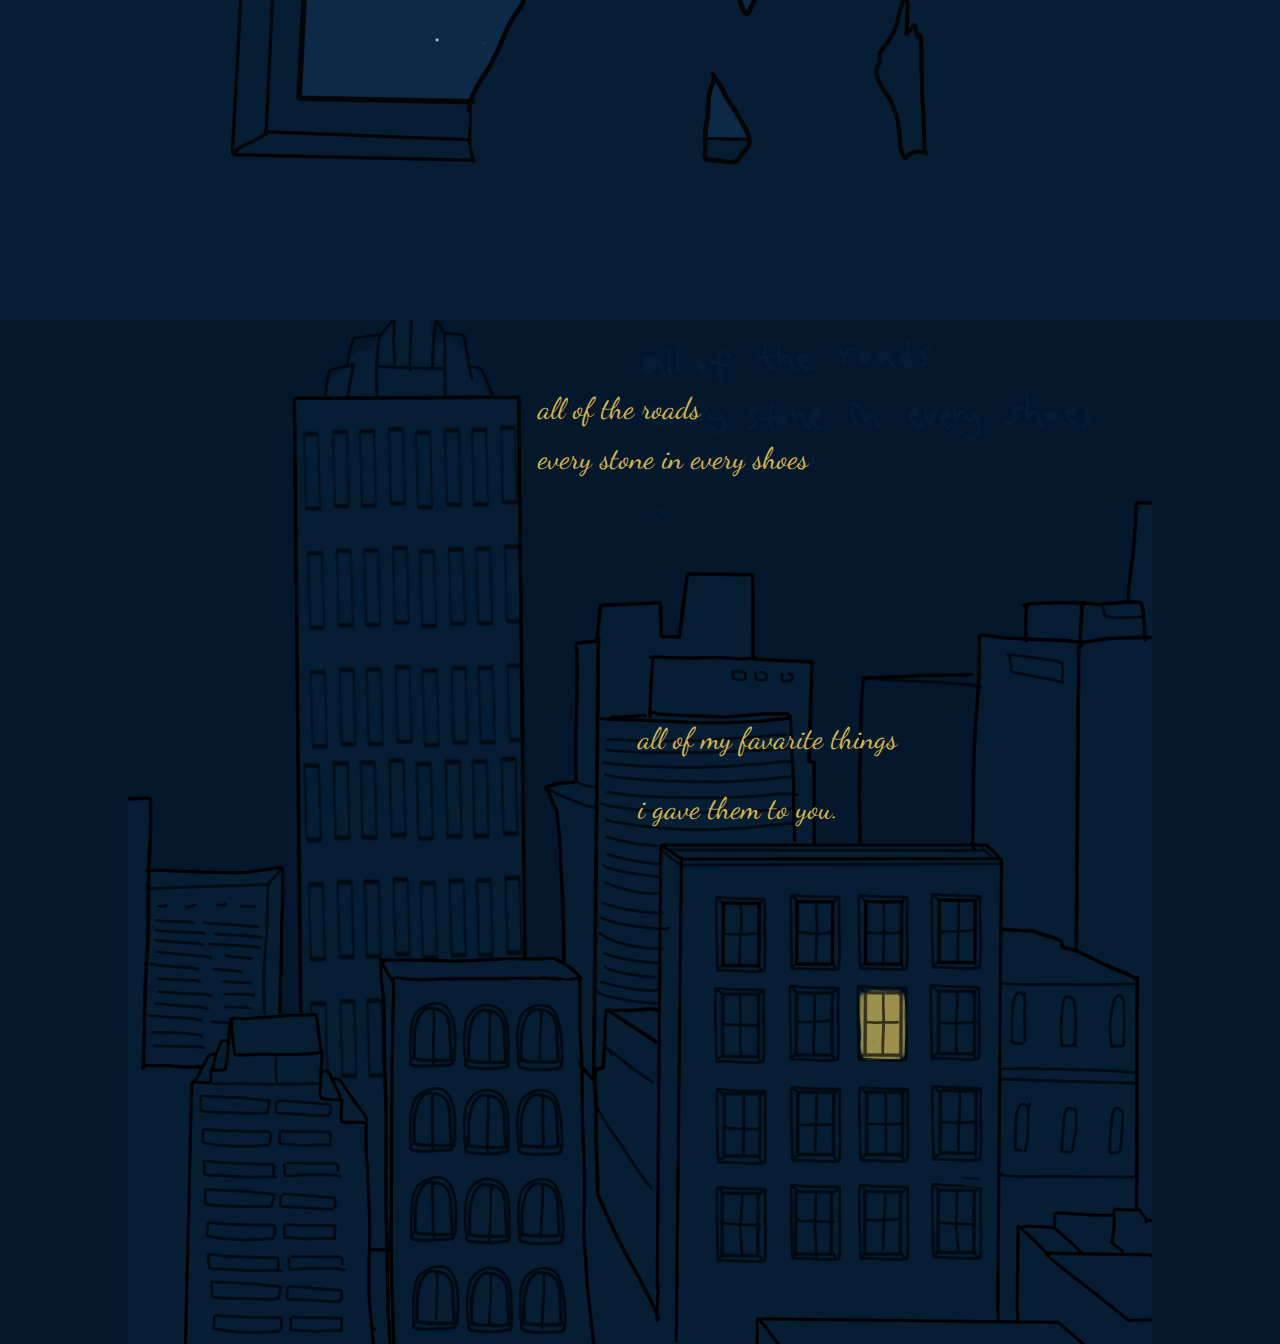
==== commit 70f5e4f0: "initial commit" ====
--- a/final/poem website/index.html
+++ b/final/poem website/index.html
@@ -10,19 +10,18 @@
 
     <script src="js/wow.js" type="text/javascript" charset="utf-8"></script>
 
-    <script type="text/javascript">  	
+    <!-- <script type="text/javascript">  	
         var test = function(){
                     document.getElementById('hello').remove();
                     
                     new WOW().init();
             }
             setTimeout ('test()',9000);
-        </script>
-
+        </script> -->
 </head>
 
 <body>
-        <iframe src="hello.html" id="hello" width="100%" height="100%" class="frame"></iframe>
+        <!-- <iframe src="hello.html" id="hello" width="100%" height="100%" class="frame"></iframe> -->
         
         <!--1-->
         <div class="level1bg">
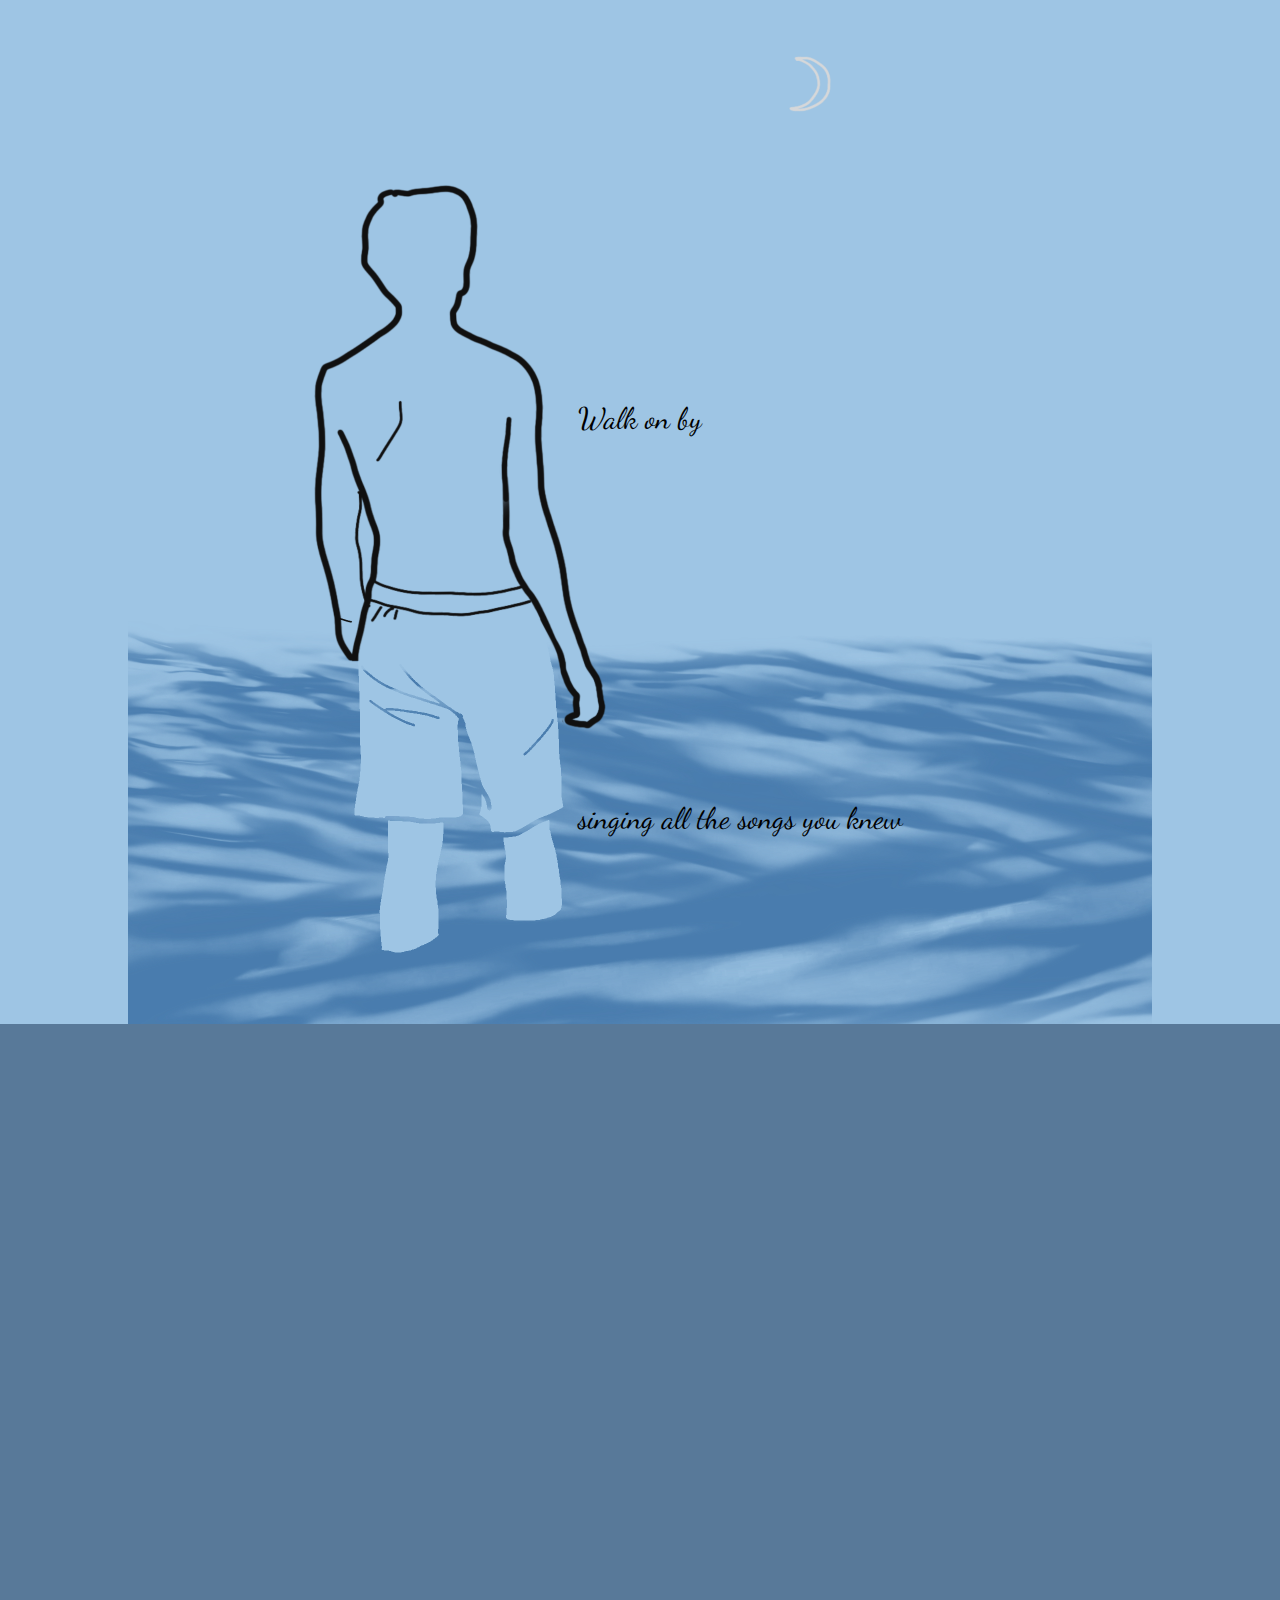
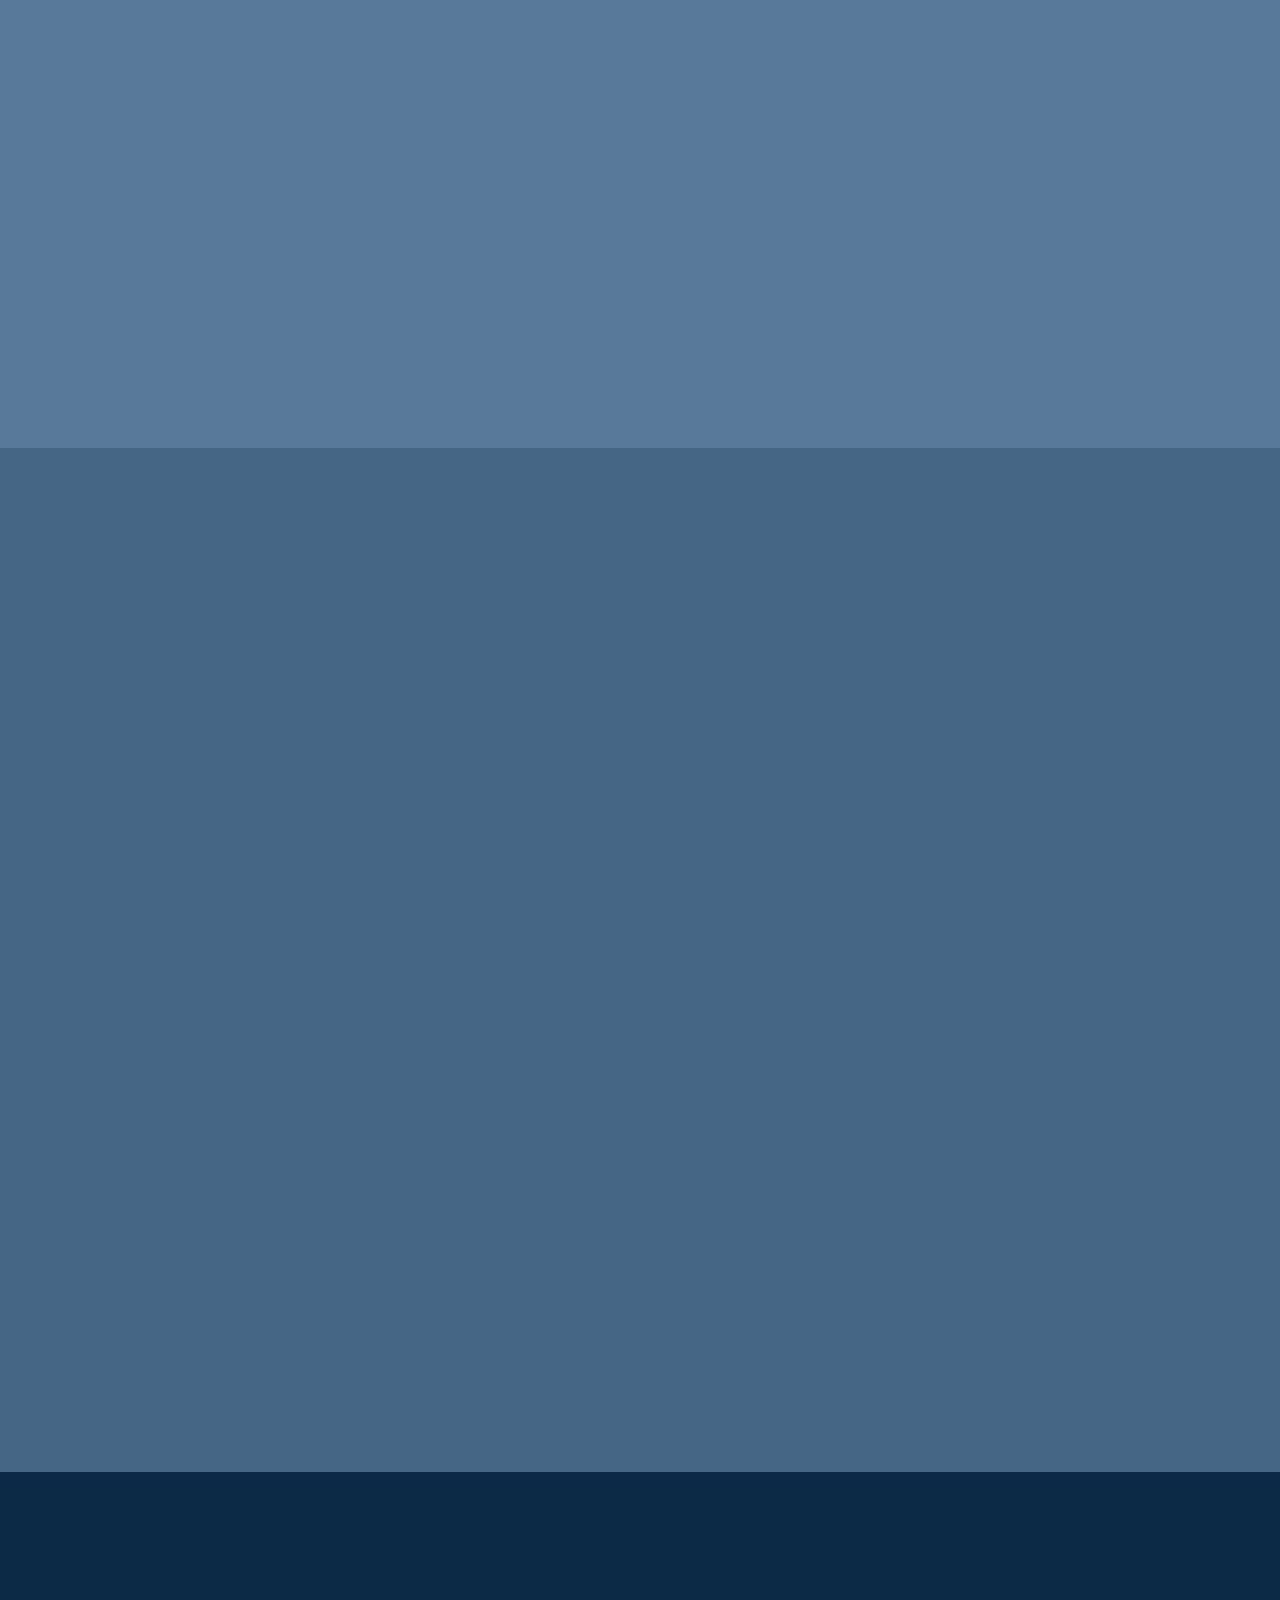
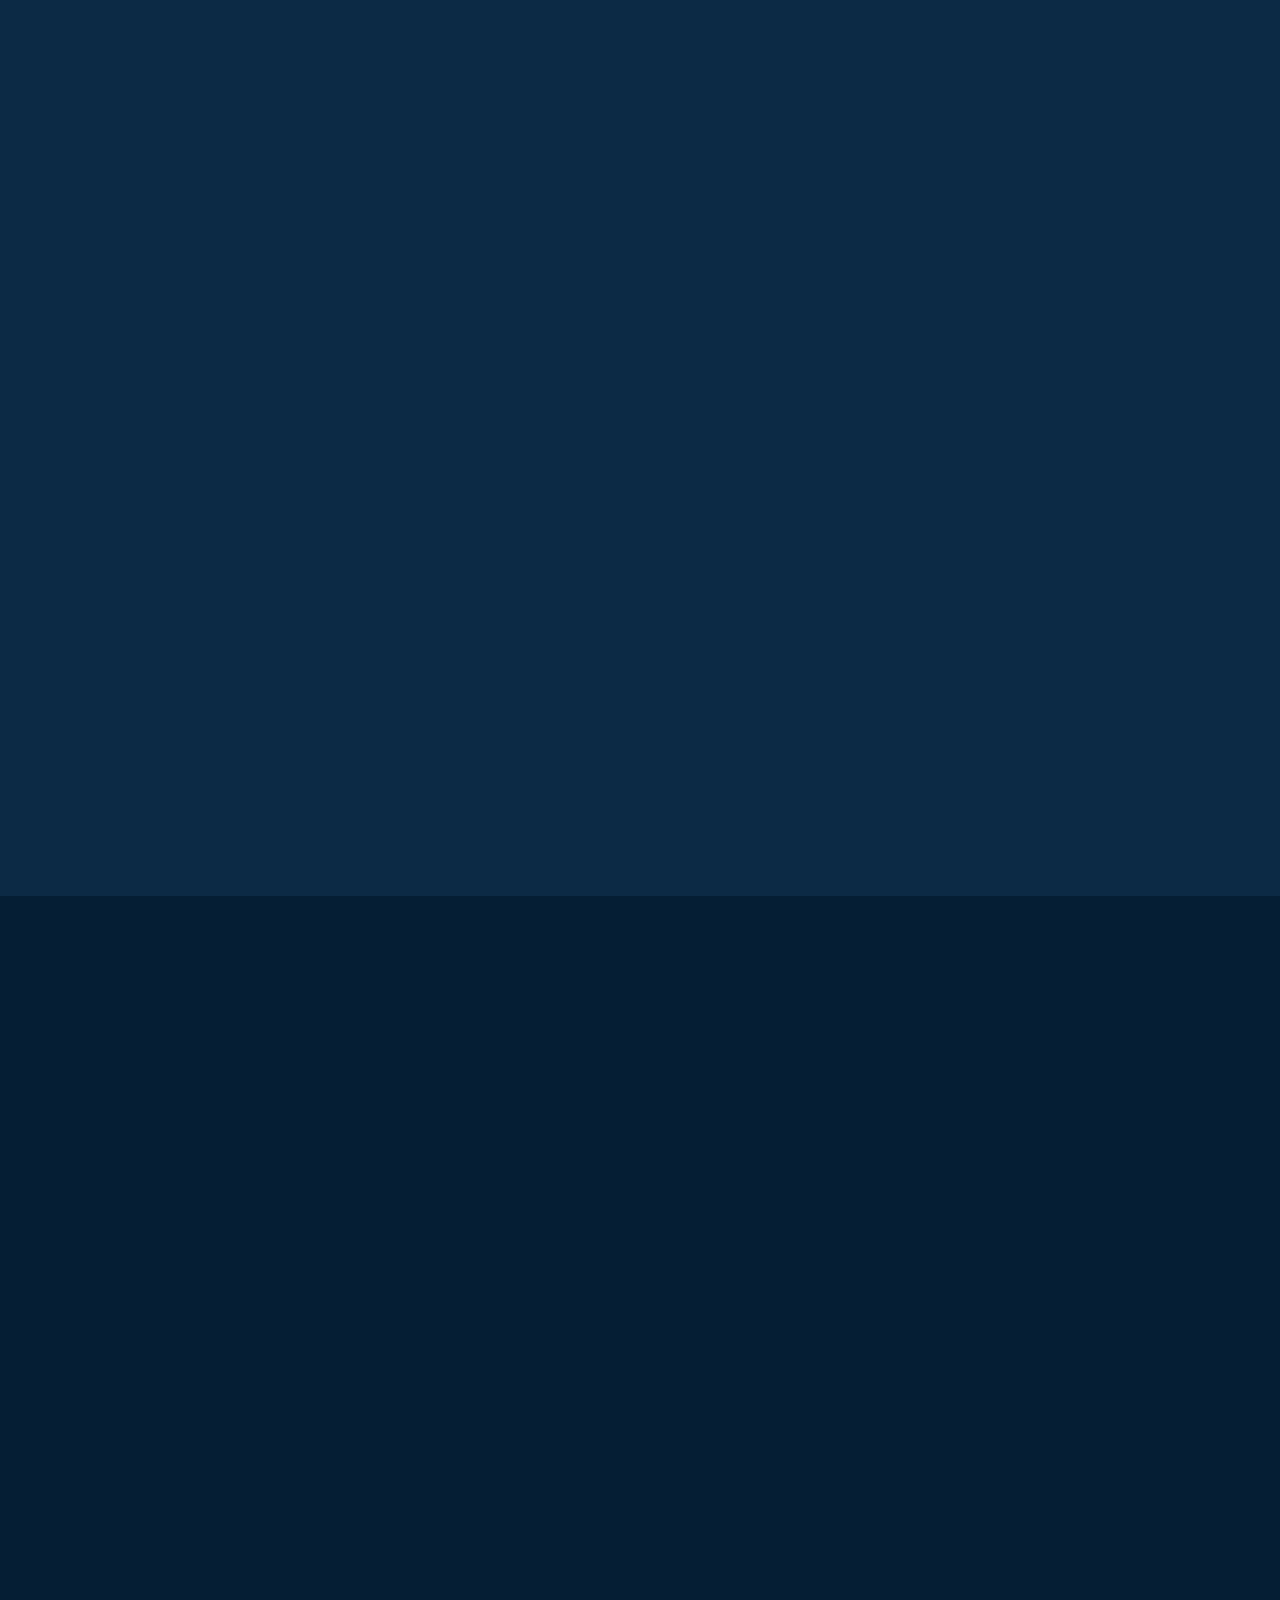
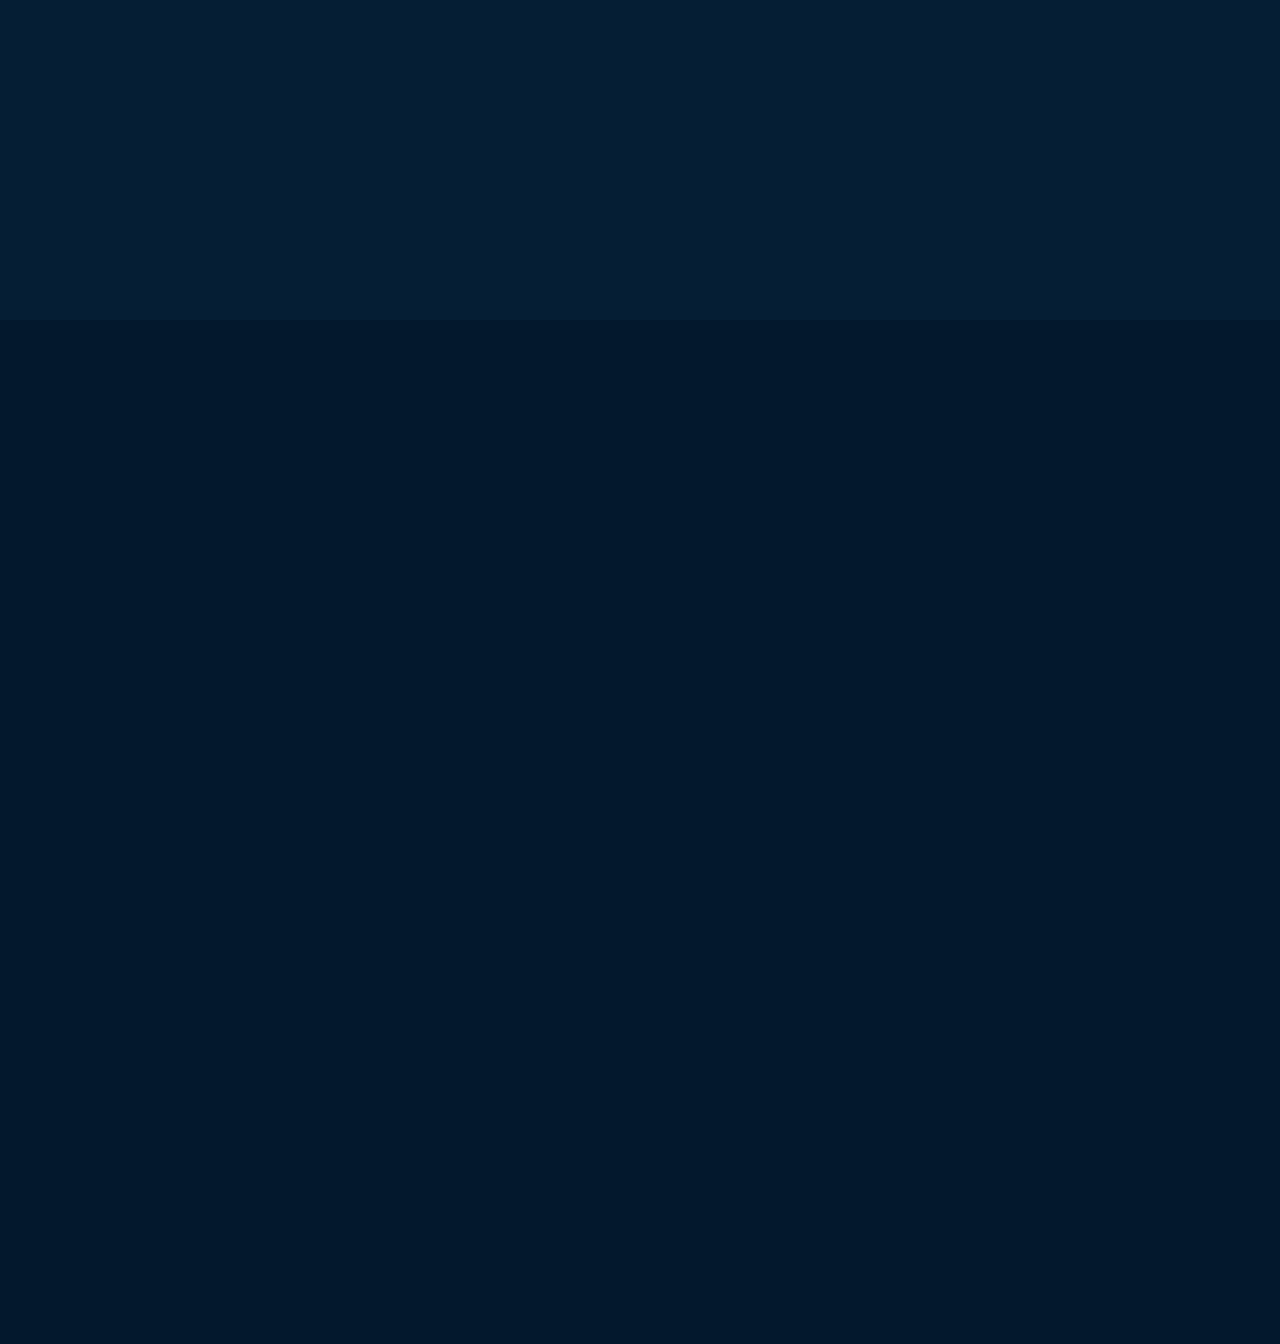
==== commit 8e98440b: "wip" ====
--- a/final/poem website/index.html
+++ b/final/poem website/index.html
@@ -10,19 +10,12 @@
 
     <script src="js/wow.js" type="text/javascript" charset="utf-8"></script>
 
-    <!-- <script type="text/javascript">  	
-        var test = function(){
-                    document.getElementById('hello').remove();
-                    
-                    new WOW().init();
-            }
-            setTimeout ('test()',9000);
-        </script> -->
+    <script type="text/javascript">  	
+            new WOW().init();
+        </script>
 </head>
 
 <body>
-        <!-- <iframe src="hello.html" id="hello" width="100%" height="100%" class="frame"></iframe> -->
-        
         <!--1-->
         <div class="level1bg">
          <div class="level1">
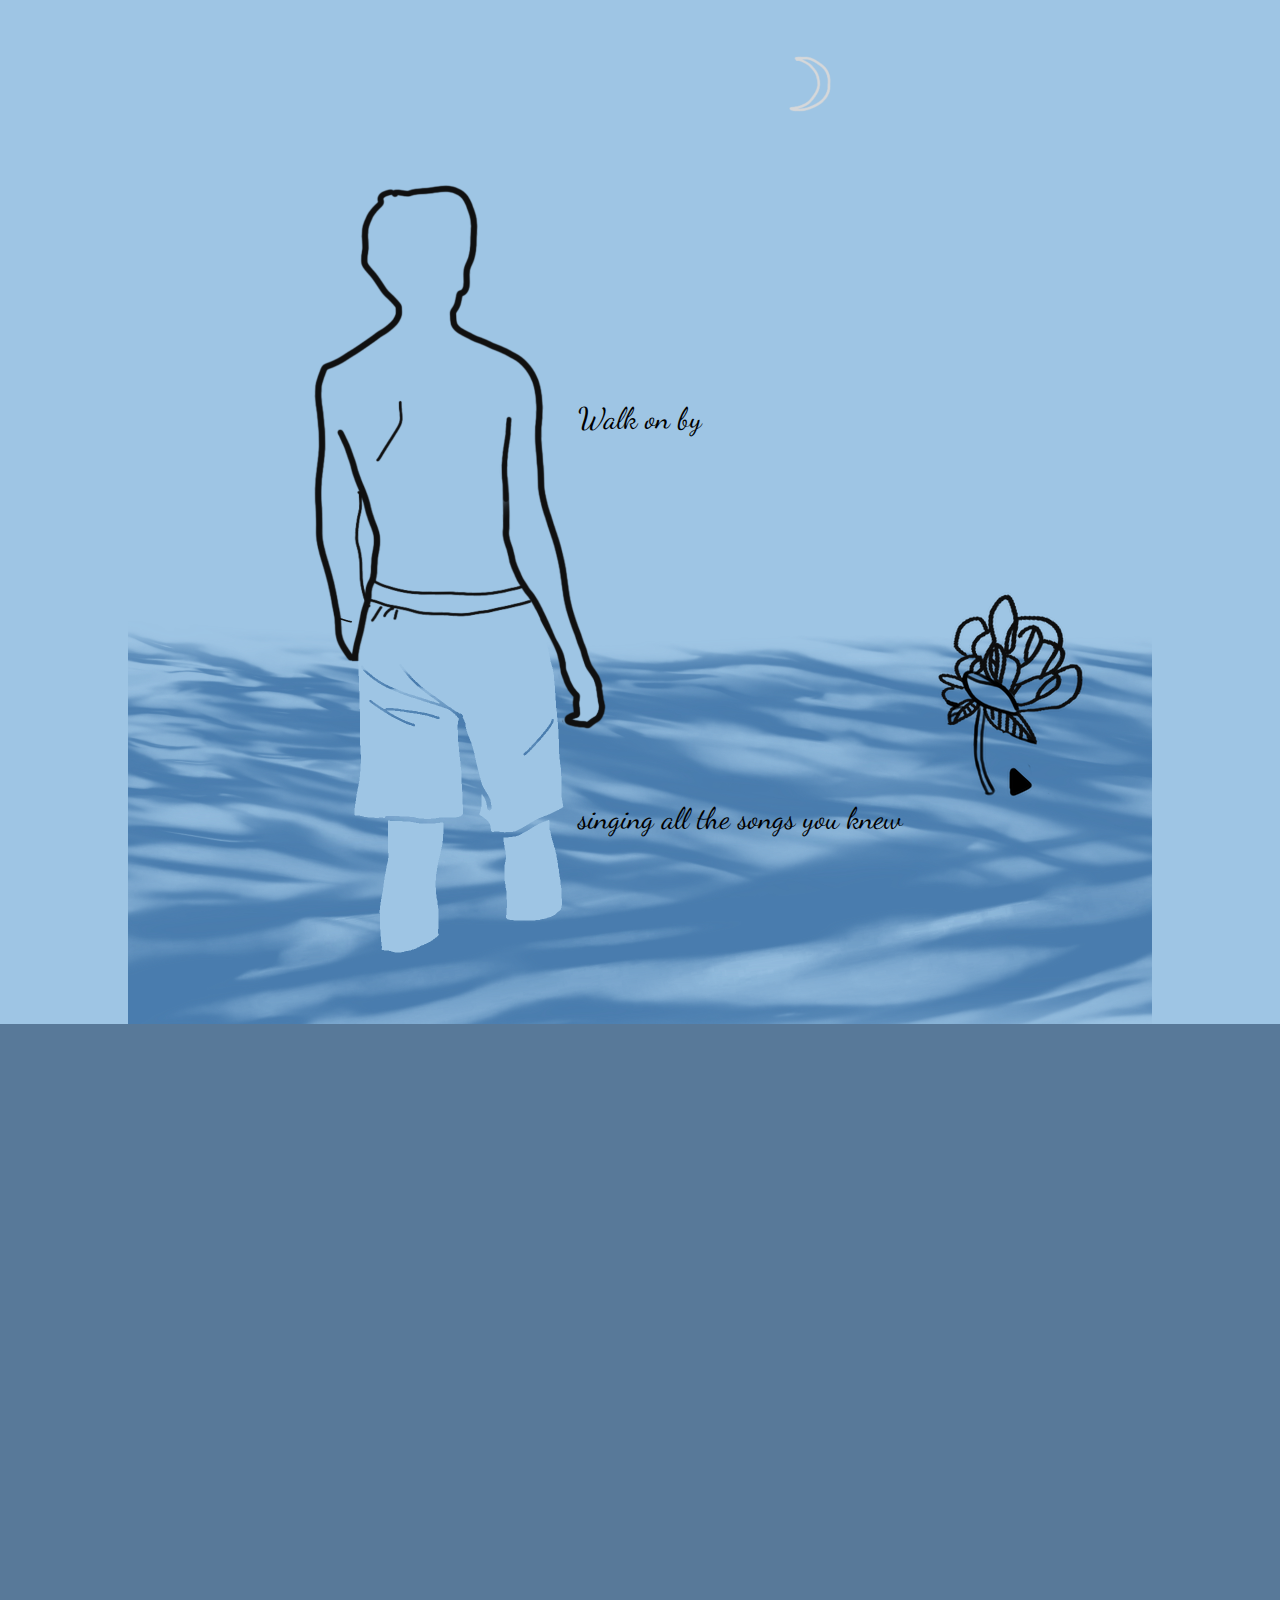
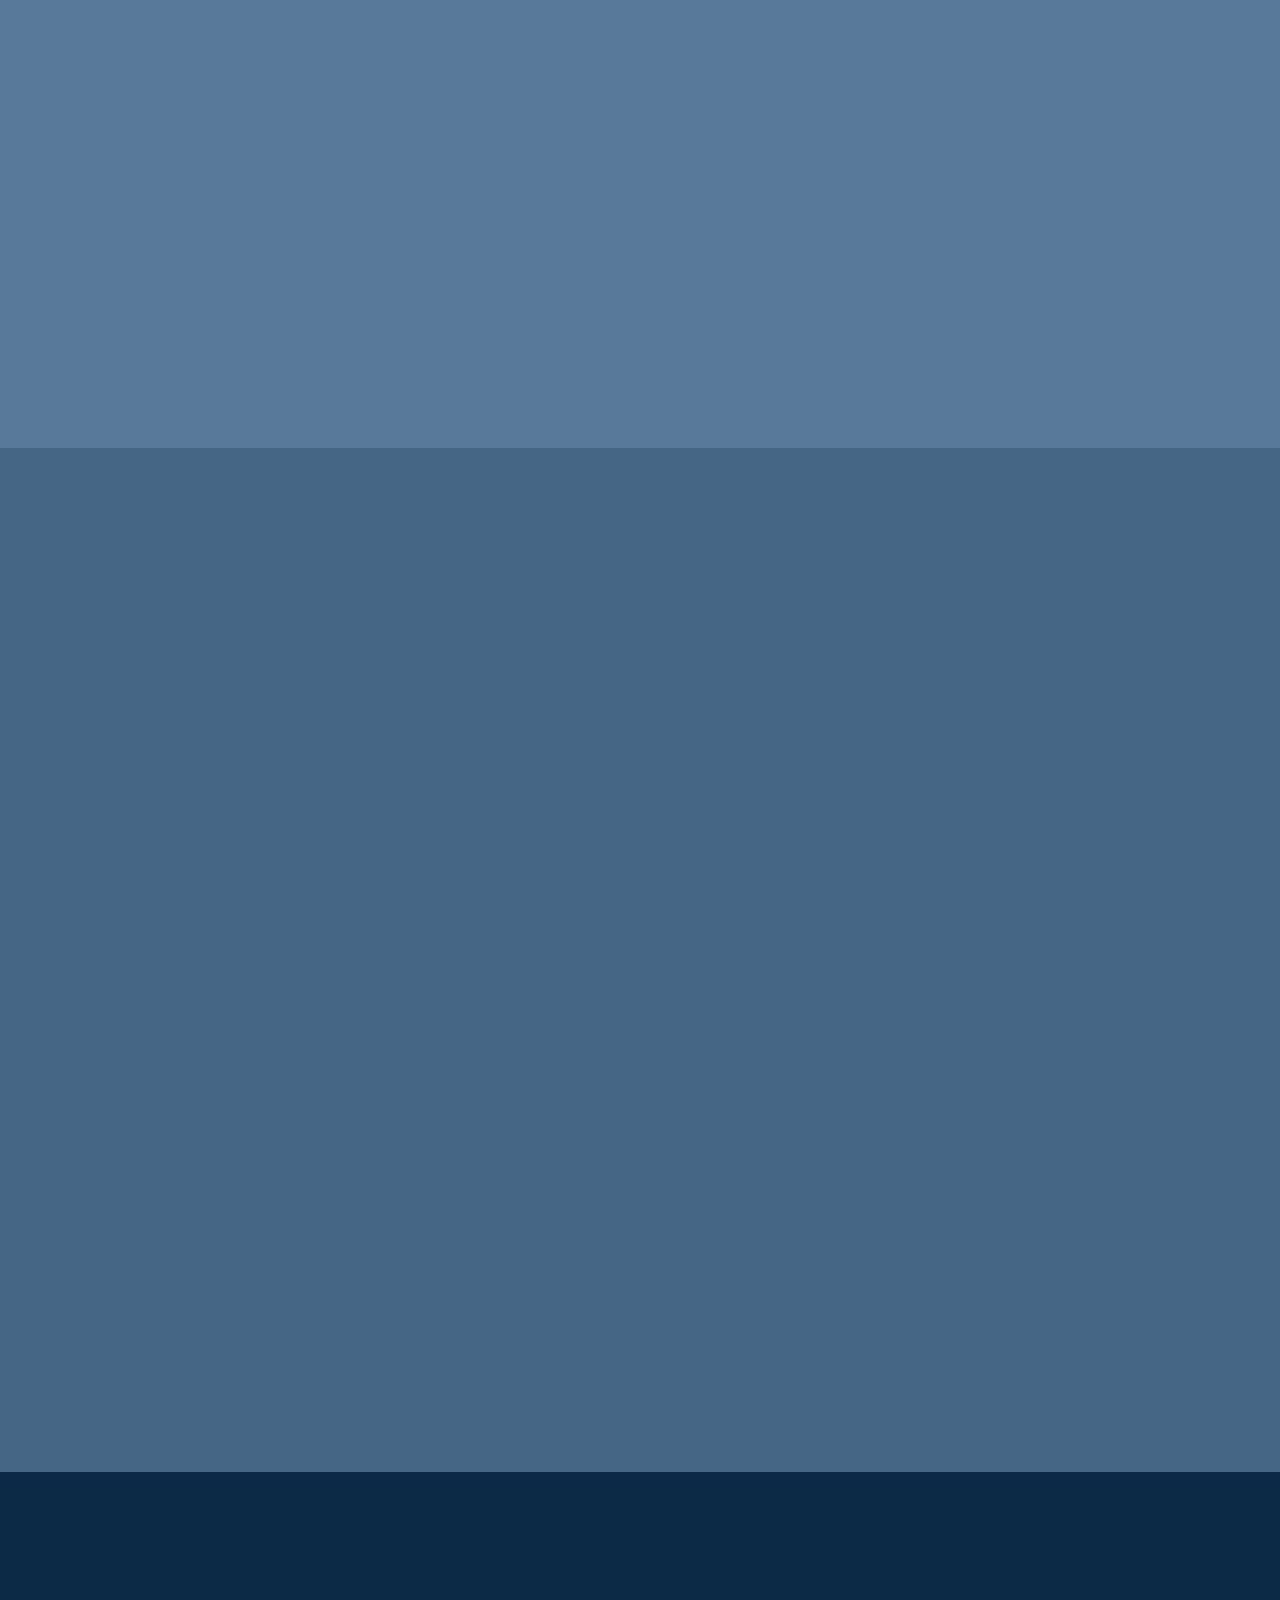
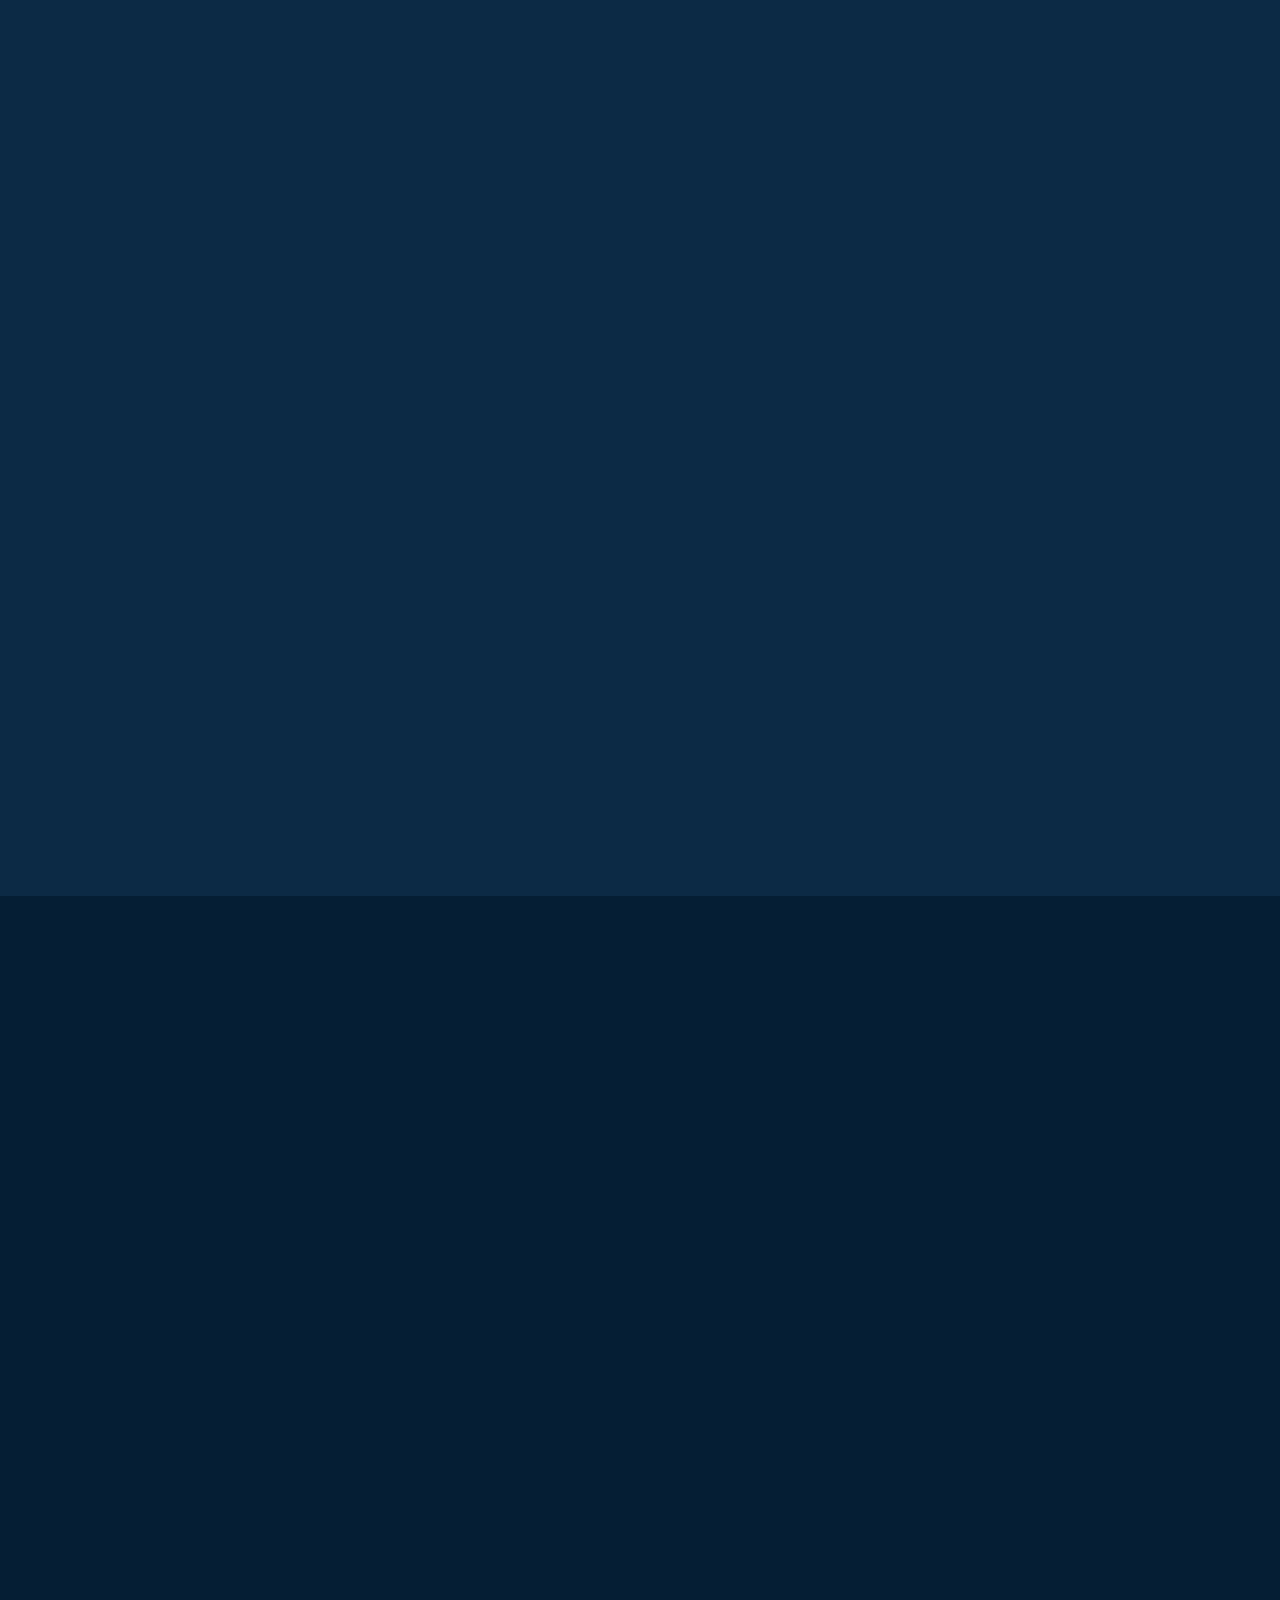
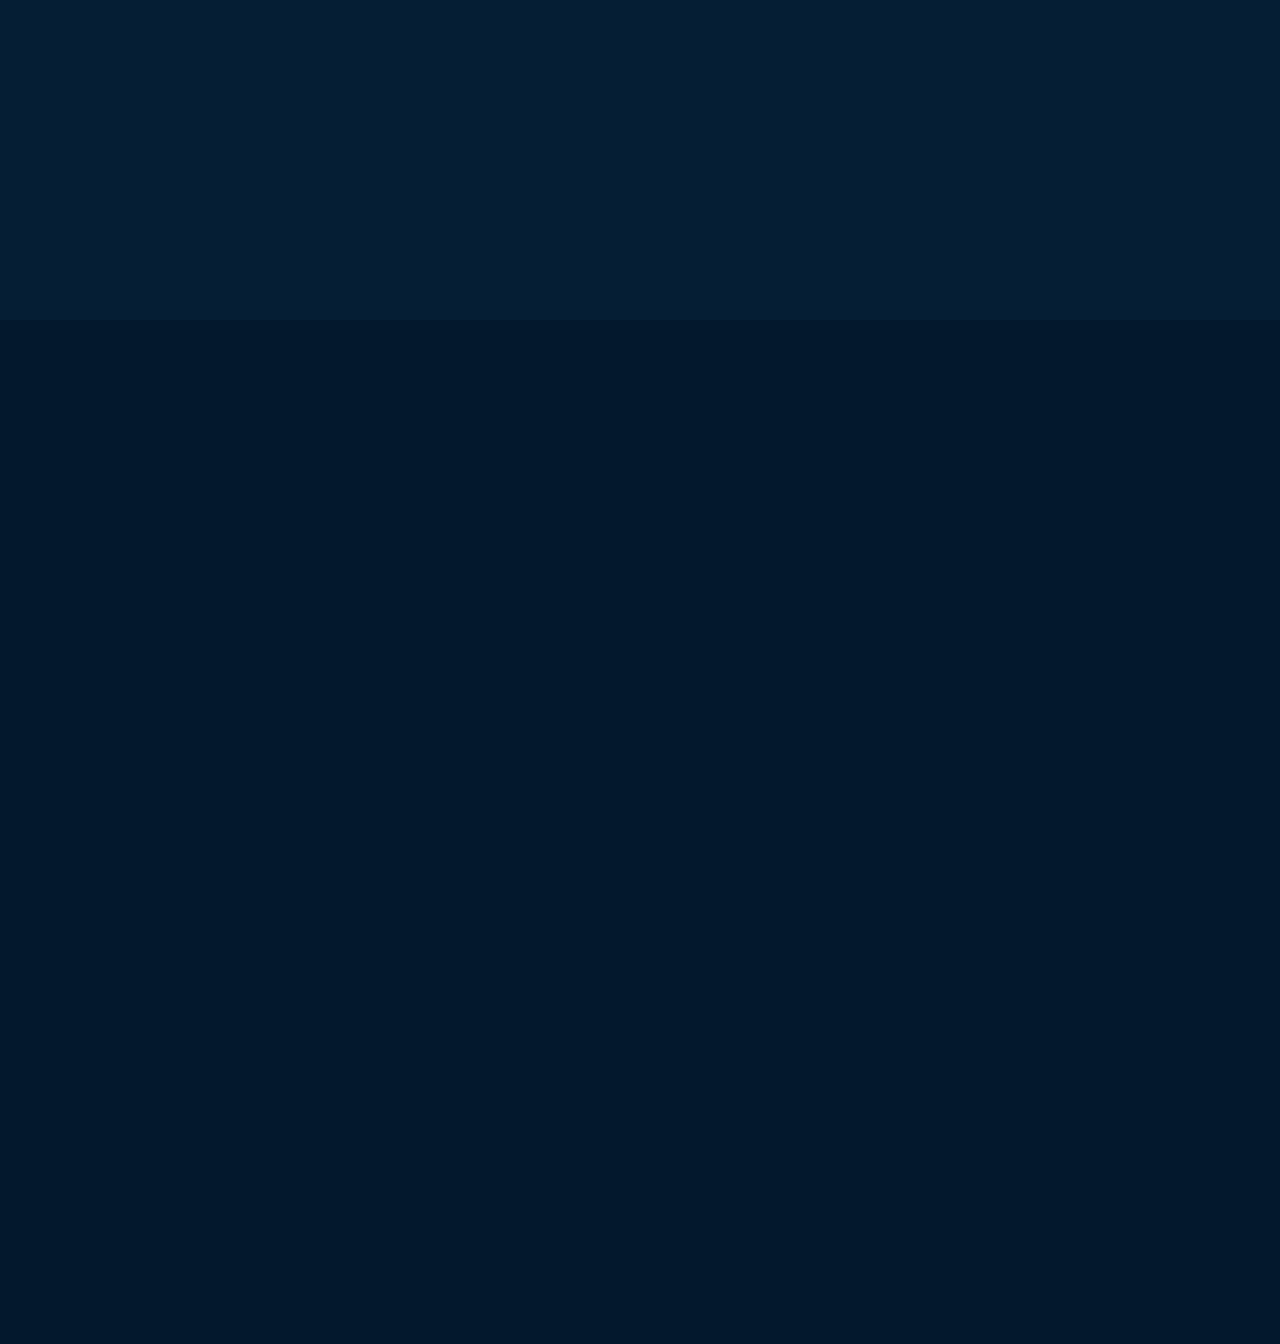
==== commit 9a14bded: "add music and play button" ====
--- a/final/poem website/index.html
+++ b/final/poem website/index.html
@@ -19,16 +19,16 @@
         <!--1-->
         <div class="level1bg">
          <div class="level1">
-                <div class="wow zoomIn" data-wow-duration="2s" data-wow-delay=".5s" style="position:absolute;z-index:1;top:100;left:20;">
+                <div class="wow zoomIn" data-wow-duration="4s" data-wow-delay=".5s" style="position:absolute;z-index:1;top:100;left:20;">
                         <img src='images/Untitled_Artwork-1.png' class="img-xyz" >
                 </div>
-                <div class="wow fadeInDown" data-wow-duration="2s" data-wow-delay=".5s" style="position:absolute;z-index:2;top:100;left:20;">
+                <div class="wow fadeInDown" data-wow-duration="4s" data-wow-delay="1s" style="position:absolute;z-index:2;top:100;left:20;">
                         <img src='images/Untitled_Artwork-2.png' class="img-xyz">
                 </div>
-                <div class="level1-font1 wow fadeInLeft" data-wow-duration="2s" data-wow-delay=".5s">
+                <div class="level1-font1 wow fadeInLeft" data-wow-duration="3s" data-wow-delay=".5s">
                         Walk on by 
                 </div>
-                <div class="level1-font2 wow fadeInRight" data-wow-duration="2s" data-wow-delay=".5s">
+                <div class="level1-font2 wow fadeInRight" data-wow-duration="3s" data-wow-delay=".5s">
                         singing all the songs you knew
                 </div>
          </div>
@@ -37,16 +37,16 @@
         <!--2-->
         <div class="level2bg">
          <div  class="level2">
-                <div class="wow zoomIn" data-wow-duration="2s" data-wow-delay=".5s" style="position:absolute;z-index:1;top:1024;left:20;">
+                <div class="wow zoomIn" data-wow-duration="6s" data-wow-delay=".5s" style="position:absolute;z-index:1;top:1024;left:20;">
                         <img src='images/Untitled_Artwork-3.png' class="img-xyz " >
                 </div>
-                <div class="wow fadeInUp" data-wow-duration="2s" data-wow-delay=".5s" style="position:absolute;z-index:2;top:1024;left:20;">
+                <div class="wow fadeInUp" data-wow-duration="6s" data-wow-delay=".5s" style="position:absolute;z-index:2;top:1024;left:20;">
                         <img src='images/Untitled_Artwork-4.png' class="img-xyz">
                 </div>
-                <div data-wow-duration="2s" data-wow-delay=".5s" class="level2-font1 wow fadeInLeft">
+                <div data-wow-duration="5.5s" data-wow-delay=".5s" class="level2-font1 wow fadeInLeft">
                         and if this is how i die
                 </div>
-                <div data-wow-duration="2s" data-wow-delay=".5s" class="level2-font2 wow fadeInRight">
+                <div data-wow-duration="6s" data-wow-delay=".5s" class="level2-font2 wow fadeInRight">
                         its not a bad way to go
                 </div>
          </div>
@@ -55,24 +55,24 @@
         <!--3-->
         <div class="level3bg">
          <div class="level3">
-                <div class="wow zoomIn" data-wow-duration="2s" data-wow-delay=".5s" style="position:absolute;z-index:1;top:1024;left:20;">
+                <div class="wow zoomIn" data-wow-duration="6s" data-wow-delay=".5s" style="position:absolute;z-index:1;top:1024;left:20;">
                         <img src='images/Untitled_Artwork-5.png' class="img-xyz" >
                 </div>
-                <div class="wow fadeInDown" data-wow-duration="2s" data-wow-delay=".5s" style="position:absolute;z-index:2;top:1024;left:20;">
+                <div class="wow fadeInDown" data-wow-duration="6s" data-wow-delay=".5s" style="position:absolute;z-index:2;top:1024;left:20;">
                         <img src='images/Untitled_Artwork-6.png' class="img-xyz">
                 </div>
-                <div class="level3-font1  wow fadeInLeft" data-wow-duration="2s" data-wow-delay=".5s">
+                <div class="level3-font1  wow fadeInLeft" data-wow-duration="7s" data-wow-delay=".5s">
                         to hear that sound
                 </div>
-                <div class="level3-font2 wow fadeInRight" data-wow-duration="2s" data-wow-delay=".5s">
+                <div class="level3-font2 wow fadeInRight" data-wow-duration="7s" data-wow-delay=".5s">
                         so soft it goes
                 </div>
 
-                <div class="level3-font3 wow fadeInLeft" data-wow-duration="2s" data-wow-delay=".5s">
+                <div class="level3-font3 wow fadeInLeft" data-wow-duration="6s" data-wow-delay=".5s">
                         the words i said
                 </div>
 
-                <div class="level3-font4 wow fadeInRight" data-wow-duration="2s" data-wow-delay=".5s">
+                <div class="level3-font4 wow fadeInRight" data-wow-duration="6.5s" data-wow-delay=".5s">
                         were all for show
                 </div>
          </div>
@@ -81,24 +81,24 @@
          <!--4-->
          <div class="level4bg">
          <div class="level4">
-                <div class="wow zoomIn" data-wow-duration="2s" data-wow-delay=".5s" style="position:absolute;z-index:1;top:1024;left:20;">
+                <div class="wow zoomIn" data-wow-duration="6s" data-wow-delay=".5s" style="position:absolute;z-index:1;top:1024;left:20;">
                         <img src='images/Untitled_Artwork-7.png' class="img-xyz" >
                 </div>
-                <div class="wow bounceInLeft" data-wow-duration="2s" data-wow-delay=".5s" style="position:absolute;z-index:2;top:1024;left:20;">
+                <div class="wow bounceInLeft" data-wow-duration="6s" data-wow-delay=".5s" style="position:absolute;z-index:2;top:1024;left:20;">
                         <img src='images/Untitled_Artwork-8.png' class="img-xyz">
                 </div>
-                <div class="level4-font1 wow fadeInLeft" data-wow-duration="2s" data-wow-delay=".5s">
+                <div class="level4-font1 wow fadeInLeft" data-wow-duration="6s" data-wow-delay=".5s">
                         so take the         train there
                 </div>
-                <div class="level4-font2 wow fadeInRight" data-wow-duration="2s" data-wow-delay=".5s">
+                <div class="level4-font2 wow fadeInRight" data-wow-duration="6s" data-wow-delay=".5s">
                         climb into            the werck
                 </div>
 
-                <div class="level4-font3 wow fadeInLeft" data-wow-duration="2s" data-wow-delay=".5s">
+                <div class="level4-font3 wow fadeInLeft" data-wow-duration="7s" data-wow-delay=".5s">
                         every fist full of hair
                 </div>
 
-                <div class="level4-font4 wow fadeInRight" data-wow-duration="2s" data-wow-delay=".5s">
+                <div class="level4-font4 wow fadeInRight" data-wow-duration="6.5s" data-wow-delay=".5s">
                         every breath on your neck
                 </div>
          </div>
@@ -107,32 +107,32 @@
         <!--5-->
            <div class="level5bg">
            <div class="level5">
-                <div class="wow zoomIn" data-wow-duration="2s" data-wow-delay=".5s" style="position:absolute;z-index:1;top:1024;left:20;">
+                <div class="wow zoomIn" data-wow-duration="7s" data-wow-delay=".5s" style="position:absolute;z-index:1;top:1024;left:20;">
                         <img src='images/Untitled_Artwork-9.png' class="img-xyz" >
                 </div>
-                <div  class="wow zoomIn" data-wow-duration="2s" data-wow-delay=".5s" style="position:absolute;z-index:2;top:1024;left:20;">
+                <div  class="wow zoomIn" data-wow-duration="6.5s" data-wow-delay="1s" style="position:absolute;z-index:2;top:1024;left:20;">
                         <img src='images/Untitled_Artwork-10.png' class="img-xyz">
                 </div>
-                <div class="level5-font1 wow fadeInLeft" data-wow-duration="2s" data-wow-delay=".5s">
+                <div class="level5-font1 wow fadeInLeft" data-wow-duration="7s" data-wow-delay=".5s">
                         all the ghost you’ve ever              loved,
                 </div>
-                <div class="level5-font2 wow fadeInRight" data-wow-duration="2s" data-wow-delay=".5s">
+                <div class="level5-font2 wow fadeInRight" data-wow-duration="7s" data-wow-delay=".5s">
                         all the man that you have             been
                 </div>
 
-                <div class="level5-font3 wow fadeInLeft" data-wow-duration="2s" data-wow-delay=".5s">
+                <div class="level5-font3 wow fadeInLeft" data-wow-duration="7s" data-wow-delay=".5s">
                         all the wind
                 </div>
 
-                <div class="level5-font4 wow fadeInRight" data-wow-duration="2s" data-wow-delay=".5s">
+                <div class="level5-font4 wow fadeInRight" data-wow-duration="7s" data-wow-delay=".5s">
                         and all the dust
                 </div>
 
-                <div class="level5-font5 wow fadeInLeft" data-wow-duration="2s" data-wow-delay=".5s">
+                <div class="level5-font5 wow fadeInLeft" data-wow-duration="7s" data-wow-delay=".5s">
                         that have battered 
                 </div>
 
-                <div class="level5-font6 wow fadeInRight" data-wow-duration="2s" data-wow-delay=".5s">
+                <div class="level5-font6 wow fadeInRight" data-wow-duration="7s" data-wow-delay=".5s">
                         in your skin
                 </div>
          </div>
@@ -141,27 +141,62 @@
            <!--6-->
            <div class="level6bg">
            <div class="level6">
-                <div class="wow zoomIn" data-wow-duration="2s" data-wow-delay=".5s" style="position:absolute;z-index:1;top:1024;left:20;">
+                <div class="wow zoomIn" data-wow-duration="7s" data-wow-delay=".5s" style="position:absolute;z-index:1;top:1024;left:20;">
                         <img src='images/Untitled_Artwork-11.png' class="img-xyz" >
                 </div>
-                <div class="wow zoomIn" data-wow-duration="2s" data-wow-delay=".5s" style="position:absolute;z-index:2;top:1024;left:20;">
+                <div class="wow zoomIn" data-wow-duration="7s" data-wow-delay=".5s" style="position:absolute;z-index:2;top:1024;left:20;">
                         <img src='images/Untitled_Artwork-12.png' class="img-xyz">
                 </div>
-                <div class="level6-font1 wow fadeInLeft" data-wow-duration="2s" data-wow-delay=".5s">
+                <div class="level6-font1 wow fadeInLeft" data-wow-duration="7s" data-wow-delay=".5s">
                         all of the roads
                 </div>
-                <div class="level6-font2 wow fadeInRight" data-wow-duration="2s" data-wow-delay=".5s">
+                <div class="level6-font2 wow fadeInRight" data-wow-duration="7s" data-wow-delay=".5s">
                         every stone in every shoes
                 </div>
 
-                <div class="level6-font3 wow fadeInLeft" data-wow-duration="2s" data-wow-delay=".5s">
+                <div class="level6-font3 wow fadeInLeft" data-wow-duration="7s" data-wow-delay=".5s">
                         all of my favarite things
                 </div>
 
-                <div class="level6-font4 wow fadeInRight" data-wow-duration="2s" data-wow-delay=".5s">
+                <div class="level6-font4 wow fadeInRight" data-wow-duration="7s" data-wow-delay="4s">
                         i gave them to you.
                 </div>
          </div>
         </div>
+
+
+
+
+
+
+
+
+
+                    <div id="sound_controls">
+                        <audio id="sound" src="images/sad.mp3"></audio>
+                    </div>
+
+                    <script>
+                                const controls = document.getElementById('sound_controls');
+                                const audio = document.getElementById('sound');
+                                
+                                function togglePause() {
+                                    controls.classList.toggle('active');
+                                   if(audio.paused) {
+                                      audio.play();
+                                   } else {
+                                      audio.pause();
+                                   }
+                                }
+                                
+                                function restart(){
+                                    audio.currentTime = 0;
+                                    audio.play();
+                                }
+                                
+                                audio.addEventListener('ended', restart);
+                                controls.addEventListener('click', togglePause);
+                                
+                                </script>                     
 </body>
 </html>
--- a/final/poem website/css/styles.css
+++ b/final/poem website/css/styles.css
@@ -162,6 +162,7 @@
     padding-left:570px;
     font-family: 'Dancing Script', cursive;
     font-size: 30px;
+    color: #a2c8f7
 }
 
 .level4 .level4-font2{
@@ -173,6 +174,7 @@
     padding-left: 590px;
     font-family: 'Dancing Script', cursive;
     font-size: 30px;
+    color: #7797be
 }
 
 .level4 .level4-font3{
@@ -353,4 +355,25 @@
     font-family: 'Dancing Script', cursive;
     font-size: 30px;
     color: #d5b64a;
+}
+#sound_controls {
+    /* background-image: "../images/soundactive.png"; */
+    background-image: url("../images/soundactive.png");
+    height: 500px;
+    width: 500px;
+    position: fixed;
+    right: 1%;
+    bottom: 5%;
+    z-index: 1001;
+}
+
+/* #sound_controls {
+    background-image: 'images/sound active.png';
+} */
+
+#sound_controls.active {
+    background-image: url("../images/soundpause.png");
+    height: 500px;
+    width: 500px;
+    /* background: red; */
 }